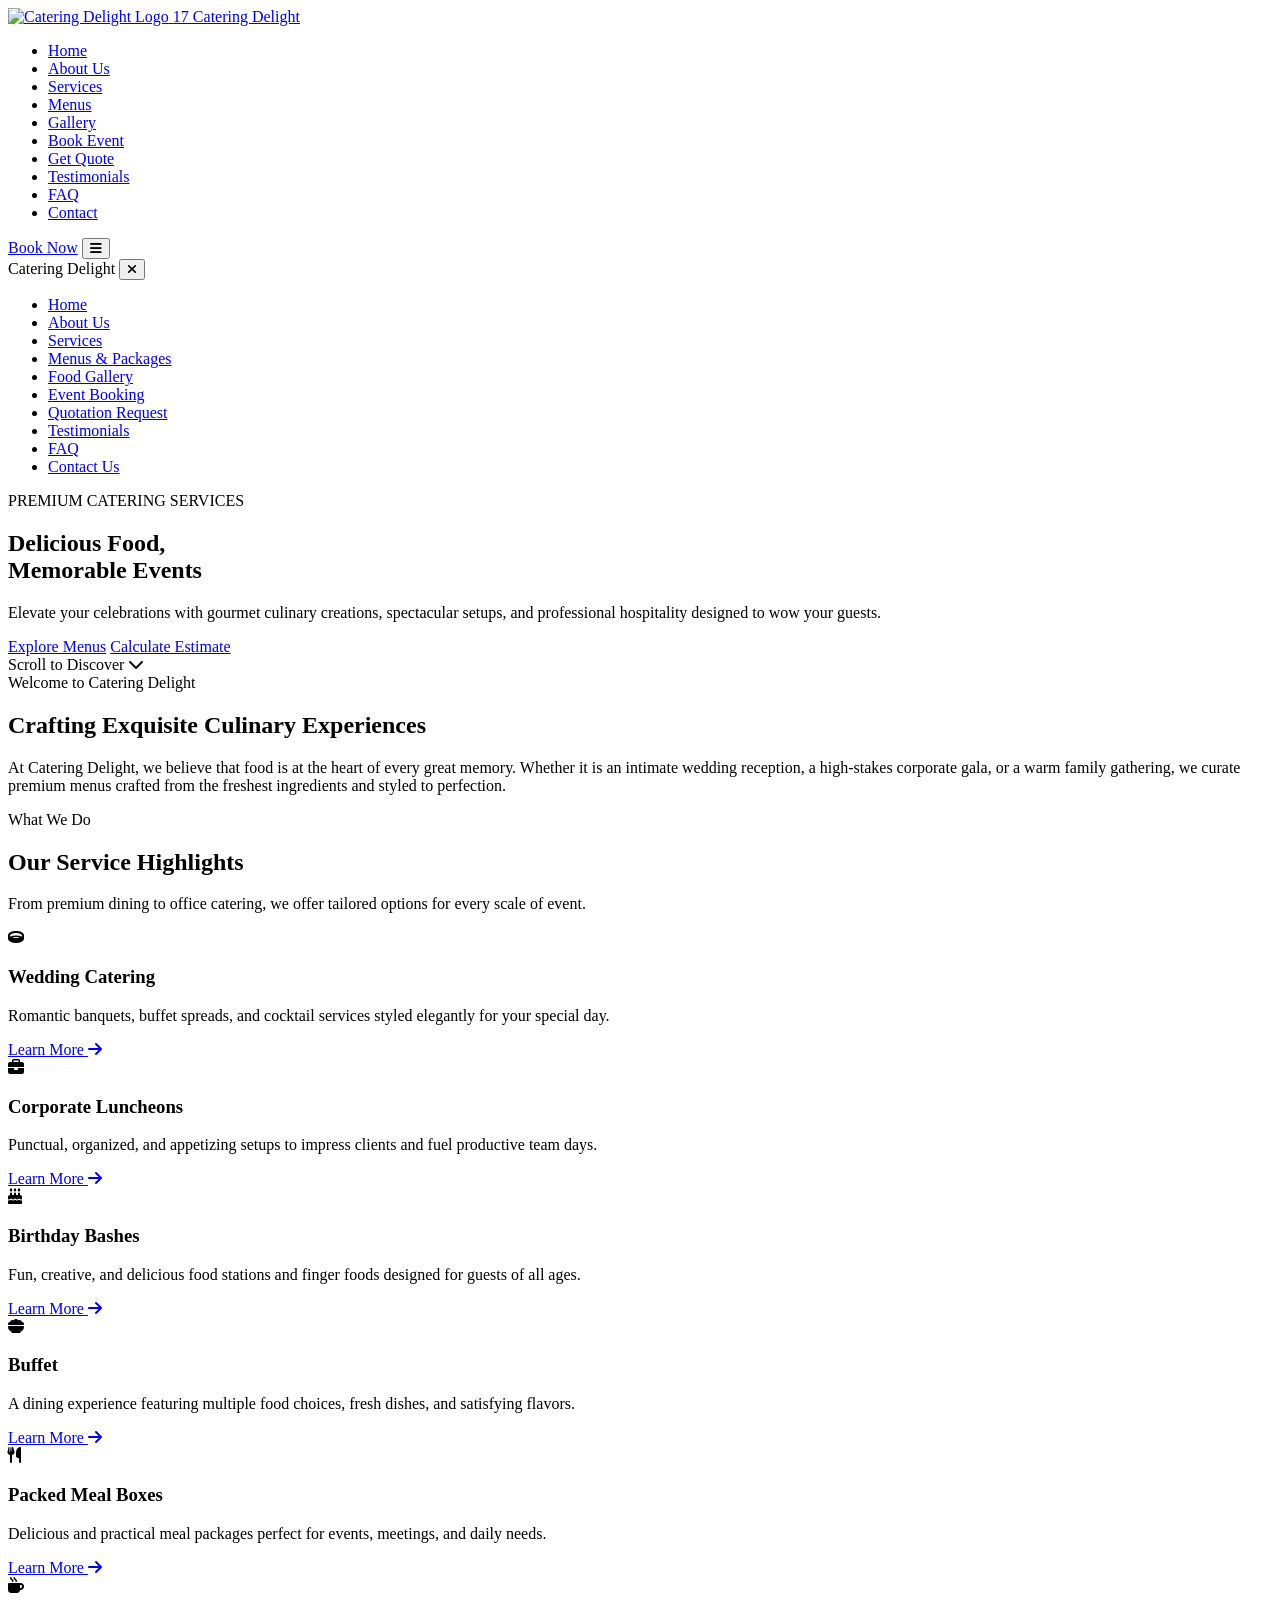
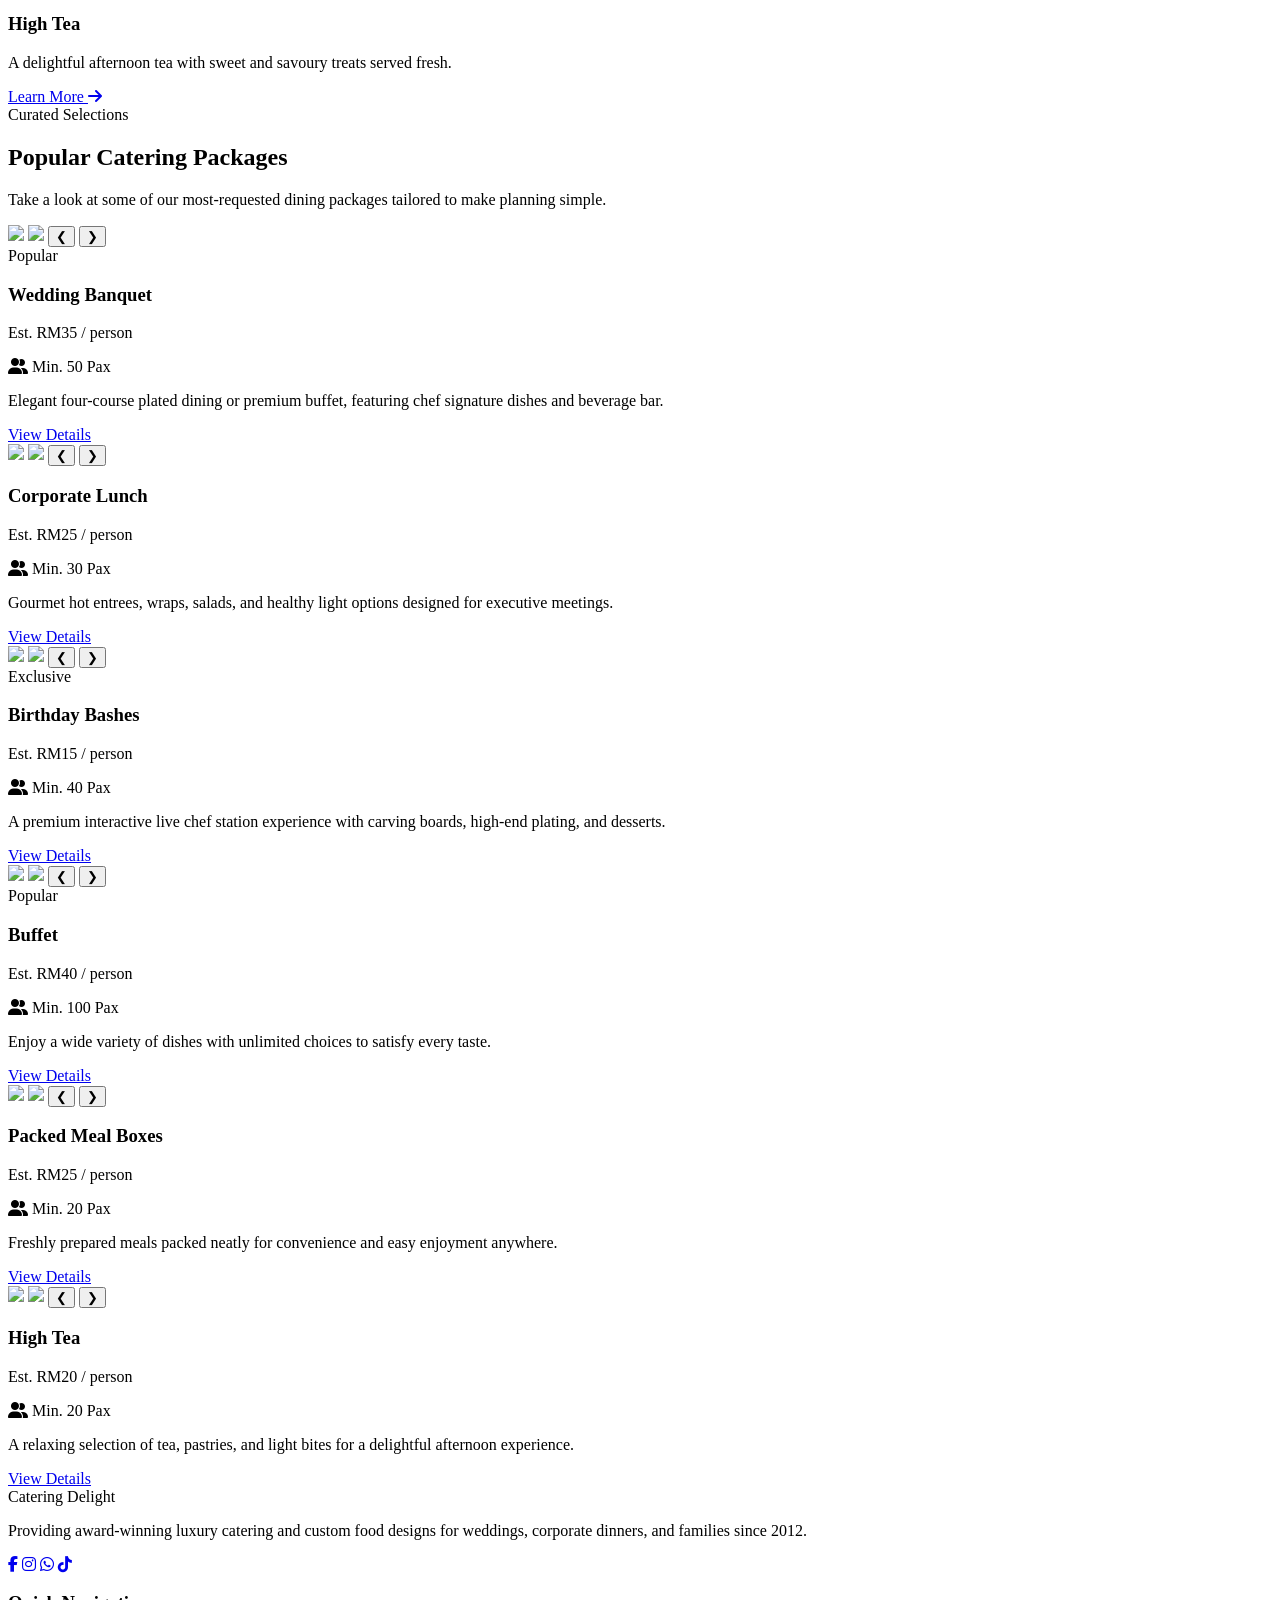
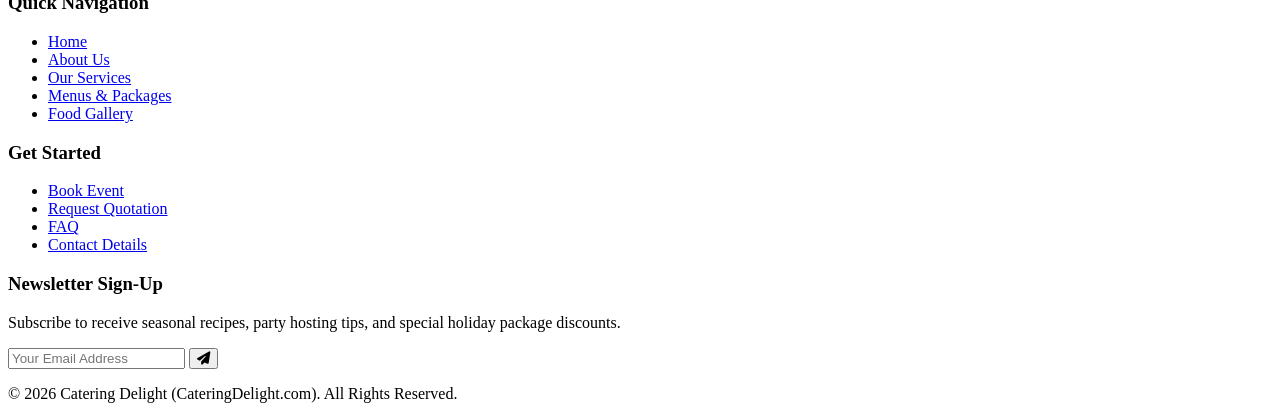
==== index.html @ 5635a642 "Create index.html" ====
<!DOCTYPE html>
<html lang="en">
<head>
  <meta charset="UTF-8">
  <meta name="viewport" content="width=device-width, initial-scale=1.0">
  <title>17 Catering Delight</title>
  <link rel="icon" type="image/png" href="assets/Logo Catering Delight.png">
  <meta name="description" content="Experience professional, premium, and delicious catering services for weddings, corporate lunches, birthdays, and festive celebrations. Request a quote online today.">
  
  <!-- Google Fonts -->
  <link rel="preconnect" href="https://fonts.googleapis.com">
  <link rel="preconnect" href="https://fonts.gstatic.com" crossorigin>
  <link href="https://fonts.googleapis.com/css2?family=Outfit:wght@300;400;500;600;700&family=Playfair+Display:ital,wght@0,400;0,600;0,700;1,400&display=swap" rel="stylesheet">
  
  <!-- FontAwesome Icons for aesthetics -->
  <link rel="stylesheet" href="https://cdnjs.cloudflare.com/ajax/libs/font-awesome/6.4.0/css/all.min.css">
  
  <!-- Main Stylesheet -->
  <link rel="stylesheet" href="index.css">
</head>
<body>

  <!-- Hidden Background Music -->
	<audio id="bgMusic" autoplay muted loop>
        <source src="assets/Tanjiro_no_Uta_Piano.mp3" type="audio/mpeg">
        </audio>

    <script>
	const music = document.getElementById("bgMusic");

	document.addEventListener("click", () => {
    	music.muted = false;
    	music.volume = 0.3;
   	music.play();
	}, { once: true });
    </script>


  <!-- Top Navigation Header -->
  <header class="main-header" id="header">
    <div class="header-container">
      <a href="01_homepage.html" class="logo-area" id="logo-link">
        <img src="assets/Logo Catering Delight.png" alt="Catering Delight Logo" class="brand-logo">
        <span class="brand-name"> 17 Catering <span class="gold-text">Delight</span></span>
      </a>
      
      <nav class="navbar" id="navbar">
        <ul class="nav-menu">
          <li><a href="01_homepage.html" class="nav-link active" id="nav-home">Home</a></li>
          <li><a href="02_about_us.html" class="nav-link" id="nav-about">About Us</a></li>
          <li><a href="03_catering_services.html" class="nav-link" id="nav-services">Services</a></li>
          <li><a href="04_menu_food_packages.html" class="nav-link" id="nav-menu-packages">Menus</a></li>
          <li><a href="05_food_gallery.html" class="nav-link" id="nav-gallery">Gallery</a></li>
          <li><a href="06_event_packages_booking.html" class="nav-link" id="nav-booking">Book Event</a></li>
          <li><a href="07_quotation_request.html" class="nav-link" id="nav-quotes">Get Quote</a></li>
          <li><a href="08_customer_testimonials.html" class="nav-link" id="nav-testimonials">Testimonials</a></li>
          <li><a href="09_faq.html" class="nav-link" id="nav-faq">FAQ</a></li>
          <li><a href="10_contact_us.html" class="nav-link" id="nav-contact">Contact</a></li>
        </ul>
      </nav>
      
      <div class="header-ctas">
        <a href="06_event_packages_booking.html" class="btn btn-gold btn-header-cta" id="header-book-btn">Book Now</a>
        <button class="mobile-nav-toggle" id="mobile-toggle" aria-label="Toggle navigation menu">
          <i class="fa-solid fa-bars"></i>
        </button>
      </div>
    </div>
  </header>

  <!-- Mobile Overlay Navigation -->
  <div class="mobile-nav-overlay" id="mobile-overlay">
    <div class="mobile-overlay-header">
      <span class="brand-name">Catering <span class="gold-text">Delight</span></span>
      <button class="mobile-close-btn" id="mobile-close"><i class="fa-solid fa-xmark"></i></button>
    </div>
    <ul class="mobile-menu">
      <li><a href="01_homepage.html" class="mobile-link active">Home</a></li>
      <li><a href="02_about_us.html" class="mobile-link">About Us</a></li>
      <li><a href="03_catering_services.html" class="mobile-link">Services</a></li>
      <li><a href="04_menu_food_packages.html" class="mobile-link">Menus & Packages</a></li>
      <li><a href="05_food_gallery.html" class="mobile-link">Food Gallery</a></li>
      <li><a href="06_event_packages_booking.html" class="mobile-link">Event Booking</a></li>
      <li><a href="07_quotation_request.html" class="mobile-link">Quotation Request</a></li>
      <li><a href="08_customer_testimonials.html" class="mobile-link">Testimonials</a></li>
      <li><a href="09_faq.html" class="mobile-link">FAQ</a></li>
      <li><a href="10_contact_us.html" class="mobile-link">Contact Us</a></li>
    </ul>
  </div>

  <!-- Main Content Container -->
  <main class="main-content">

    <!-- 1. HOMEPAGE SECTION -->
    <section class="page-section" id="home">

      <!-- Hero Banner -->
      <div class="hero-banner">
        <div class="hero-bg-overlay"></div>
        <div class="hero-content-container">
          <span class="hero-sub">PREMIUM CATERING SERVICES</span>
          <h1 class="hero-title">Delicious Food,<br><span class="gold-text">Memorable Events</span></h1>
          <p class="hero-desc">Elevate your celebrations with gourmet culinary creations, spectacular setups, and professional hospitality designed to wow your guests.</p>
          <div class="hero-actions">
            <a href="04_menu_food_packages.html" class="btn btn-gold btn-large" id="hero-menu-cta">Explore Menus</a>
            <a href="07_quotation_request.html" class="btn btn-outline-white btn-large" id="hero-quote-cta">Calculate Estimate</a>
          </div>
        </div>
        <div class="hero-scroll-indicator">
          <span>Scroll to Discover</span>
          <i class="fa-solid fa-chevron-down animate-bounce"></i>
        </div>
      </div>

      <!-- Quick Welcome Pitch -->
      <div class="section-container home-welcome-container">
        <div class="text-center max-w-700 margin-auto">
          <span class="section-sub gold-text">Welcome to Catering Delight</span>
          <h2 class="section-title">Crafting Exquisite Culinary Experiences</h2>
          <p class="section-desc">At Catering Delight, we believe that food is at the heart of every great memory. Whether it is an intimate wedding reception, a high-stakes corporate gala, or a warm family gathering, we curate premium menus crafted from the freshest ingredients and styled to perfection.</p>
        </div>
      </div>

      <!-- Service Highlights Grid -->
      <div class="section-container bg-charcoal text-white home-services-highlights">
        <div class="text-center max-w-700 margin-auto">
          <span class="section-sub gold-text">What We Do</span>
          <h2 class="section-title text-white">Our Service Highlights</h2>
          <p class="section-desc text-light">From premium dining to office catering, we offer tailored options for every scale of event.</p>
        </div>

        <div class="grid-layout cols-3 gap-2">
          <!-- Item 1 -->
          <div class="service-highlight-card">
            <div class="card-icon"><i class="fa-solid fa-ring"></i></div>
            <h3>Wedding Catering</h3>
            <p>Romantic banquets, buffet spreads, and cocktail services styled elegantly for your special day.</p>
            <a href="03_catering_services.html" class="card-link">Learn More <i class="fa-solid fa-arrow-right"></i></a>
          </div>
          <!-- Item 2 -->
          <div class="service-highlight-card">
            <div class="card-icon"><i class="fa-solid fa-briefcase"></i></div>
            <h3>Corporate Luncheons</h3>
            <p>Punctual, organized, and appetizing setups to impress clients and fuel productive team days.</p>
            <a href="03_catering_services.html" class="card-link">Learn More <i class="fa-solid fa-arrow-right"></i></a>
          </div>
          <!-- Item 3 -->
          <div class="service-highlight-card">
            <div class="card-icon"><i class="fa-solid fa-cake-candles"></i></div>
            <h3>Birthday Bashes</h3>
            <p>Fun, creative, and delicious food stations and finger foods designed for guests of all ages.</p>
            <a href="03_catering_services.html" class="card-link">Learn More <i class="fa-solid fa-arrow-right"></i></a>
          </div>
          <!-- Item 4 -->
          <div class="service-highlight-card">
            <div class="card-icon"><i class="fa-solid fa-bowl-food"></i></div>
            <h3>Buffet</h3>
            <p>A dining experience featuring multiple food choices, fresh dishes, and satisfying flavors.</p>
            <a href="03_catering_services.html" class="card-link">Learn More <i class="fa-solid fa-arrow-right"></i></a>
          </div>
          <!-- Item 5 -->
          <div class="service-highlight-card">
            <div class="card-icon"><i class="fa-solid fa-utensils"></i></div>
            <h3>Packed Meal Boxes</h3>
            <p>Delicious and practical meal packages perfect for events, meetings, and daily needs.</p>
            <a href="03_catering_services.html" class="card-link">Learn More <i class="fa-solid fa-arrow-right"></i></a>
          </div>
          <!-- Item 6 -->
          <div class="service-highlight-card">
            <div class="card-icon"><i class="fa-solid fa-mug-hot"></i></div>
            <h3>High Tea</h3>
            <p>A delightful afternoon tea with sweet and savoury treats served fresh.</p>
            <a href="03_catering_services.html" class="card-link">Learn More <i class="fa-solid fa-arrow-right"></i></a>
          </div>
        </div>
      </div>

      <!-- Featured Packages Preview -->
      <div class="section-container home-packages-preview">
        <div class="text-center max-w-700 margin-auto">
          <span class="section-sub gold-text">Curated Selections</span>
          <h2 class="section-title">Popular Catering Packages</h2>
          <p class="section-desc">Take a look at some of our most-requested dining packages tailored to make planning simple.</p>
        </div>

        <div class="grid-layout cols-3 gap-2">
          <!-- Package Preview 1 -->
          <div class="featured-pack-card">
            <div class="pack-card-image">
              <img src="assets/Wedding Catering (People).png"
     class="slider-image active">
              <img src="assets/Wedding Catering (Food).png"
     class="slider-image">

            <button class="img-btn prev-btn">&#10094;</button>
            <button class="img-btn next-btn">&#10095;</button>

              <div class="pack-badge">Popular</div>
            </div>
            <div class="pack-card-content">
              <h3>Wedding Banquet</h3>
              <p class="pack-price">Est. RM35 / person</p>
              <p class="pack-meta"><i class="fa-solid fa-user-group"></i> Min. 50 Pax</p>
              <p class="pack-short-desc">Elegant four-course plated dining or premium buffet, featuring chef signature dishes and beverage bar.</p>
              <a href="04_menu_food_packages.html" class="btn btn-gold btn-full btn-pack-view">View Details</a>
            </div>
          </div>

          <!-- Package Preview 2 -->
          <div class="featured-pack-card">
            <div class="pack-card-image">
              <img src="assets/Corporate Catering (People).png"
     class="slider-image active">
              <img src="assets/Corporate Catering (Food).png"
     class="slider-image">

            <button class="img-btn prev-btn">&#10094;</button>
            <button class="img-btn next-btn">&#10095;</button>

            </div>
            <div class="pack-card-content">
              <h3>Corporate Lunch</h3>
              <p class="pack-price">Est. RM25 / person</p>
              <p class="pack-meta"><i class="fa-solid fa-user-group"></i> Min. 30 Pax</p>
              <p class="pack-short-desc">Gourmet hot entrees, wraps, salads, and healthy light options designed for executive meetings.</p>
              <a href="04_menu_food_packages.html" class="btn btn-gold btn-full btn-pack-view">View Details</a>
            </div>
          </div>

          <!-- Package Preview 3 -->
          <div class="featured-pack-card">
            <div class="pack-card-image">
              <img src="assets/Birthday Catering (People).png"
     class="slider-image active">
              <img src="assets/Birthday Catering (Food).png"
     class="slider-image">

            <button class="img-btn prev-btn">&#10094;</button>
            <button class="img-btn next-btn">&#10095;</button>

              <div class="pack-badge">Exclusive</div>
            </div>
            <div class="pack-card-content">
              <h3>Birthday Bashes</h3>
              <p class="pack-price">Est. RM15 / person</p>
              <p class="pack-meta"><i class="fa-solid fa-user-group"></i> Min. 40 Pax</p>
              <p class="pack-short-desc">A premium interactive live chef station experience with carving boards, high-end plating, and desserts.</p>
              <a href="04_menu_food_packages.html" class="btn btn-gold btn-full btn-pack-view">View Details</a>
            </div>
            </div>

            <!-- Package Preview 4 -->
            <div class="featured-pack-card">
            <div class="pack-card-image">
              <div class="pack-card-image">
              <img src="assets/Buffet (People).png"
     class="slider-image active">
              <img src="assets/Buffet (Food).png"
     class="slider-image">

            <button class="img-btn prev-btn">&#10094;</button>
            <button class="img-btn next-btn">&#10095;</button>
            </div>
            <div class="pack-badge">Popular</div>
            </div>
            <div class="pack-card-content">
              <h3>Buffet</h3>
              <p class="pack-price">Est. RM40 / person</p>
              <p class="pack-meta"><i class="fa-solid fa-user-group"></i> Min. 100 Pax</p>
              <p class="pack-short-desc">Enjoy a wide variety of dishes with unlimited choices to satisfy every taste.</p>
              <a href="04_menu_food_packages.html" class="btn btn-gold btn-full btn-pack-view">View Details</a>
            </div>
          </div>

          <!-- Package Preview 5 -->
          <div class="featured-pack-card">
            <div class="pack-card-image">
              <img src="assets/Packed Meal (People).png"
     class="slider-image active">
              <img src="assets/Packed Meal (Food).png"
     class="slider-image">

            <button class="img-btn prev-btn">&#10094;</button>
            <button class="img-btn next-btn">&#10095;</button>
            </div>
            <div class="pack-card-content">
              <h3>Packed Meal Boxes</h3>
              <p class="pack-price">Est. RM25 / person</p>
              <p class="pack-meta"><i class="fa-solid fa-user-group"></i> Min. 20 Pax</p>
              <p class="pack-short-desc">Freshly prepared meals packed neatly for convenience and easy enjoyment anywhere.</p>
              <a href="04_menu_food_packages.html" class="btn btn-gold btn-full btn-pack-view">View Details</a>
            </div>
            </div>

            <!-- Package Preview 6 -->
            <div class="featured-pack-card">
            <div class="pack-card-image">
              <img src="assets/High Tea (People).png"
     class="slider-image active">
              <img src="assets/High Tea (Food).png"
     class="slider-image">

            <button class="img-btn prev-btn">&#10094;</button>
            <button class="img-btn next-btn">&#10095;</button>
            </div>
            <div class="pack-card-content">
              <h3>High Tea</h3>
              <p class="pack-price">Est. RM20 / person</p>
              <p class="pack-meta"><i class="fa-solid fa-user-group"></i> Min. 20 Pax</p>
              <p class="pack-short-desc">A relaxing selection of tea, pastries, and light bites for a delightful afternoon experience.</p>
              <a href="04_menu_food_packages.html" class="btn btn-gold btn-full btn-pack-view">View Details</a>
            </div>
          </div>
        </div>
      </div>
    </section>

  </main>

  <!-- Footer -->
  <footer class="main-footer">
    <div class="footer-container">
      <div class="footer-column brand-summary">
        <span class="brand-name text-white">Catering <span class="gold-text">Delight</span></span>
        <p>Providing award-winning luxury catering and custom food designs for weddings, corporate dinners, and families since 2012.</p>
        <div class="footer-social-links">
          <a href="https://www.facebook.com/17cateringdelight" aria-label="Facebook"><i class="fa-brands fa-facebook-f"></i></a>
          <a href="#" aria-label="Instagram"><i class="fa-brands fa-instagram"></i></a>
          <a href="#" aria-label="Twitter"><i class="fa-brands fa-whatsapp"></i></a>
          <a href="#" aria-label="LinkedIn"><i class="fa-brands fa-tiktok"></i></a>
        </div>
      </div>

      <div class="footer-column footer-links-list">
        <h3>Quick Navigation</h3>
        <ul>
          <li><a href="01_homepage.html">Home</a></li>
          <li><a href="02_about_us.html">About Us</a></li>
          <li><a href="03_catering_services.html">Our Services</a></li>
          <li><a href="04_menu_food_packages.html">Menus & Packages</a></li>
          <li><a href="05_food_gallery.html">Food Gallery</a></li>
        </ul>
      </div>

      <div class="footer-column footer-links-list">
        <h3>Get Started</h3>
        <ul>
          <li><a href="06_event_packages_booking.html">Book Event</a></li>
          <li><a href="07_quotation_request.html">Request Quotation</a></li>
          <li><a href="09_faq.html">FAQ</a></li>
          <li><a href="10_contact_us.html">Contact Details</a></li>
        </ul>
      </div>

      <div class="footer-column newsletter-col">
        <h3>Newsletter Sign-Up</h3>
        <p>Subscribe to receive seasonal recipes, party hosting tips, and special holiday package discounts.</p>
        <form id="newsletter-form" class="newsletter-form">
          <input type="email" placeholder="Your Email Address" required aria-label="Email Address">
          <button type="submit" class="btn btn-gold btn-small"><i class="fa-solid fa-paper-plane"></i></button>
        </form>
      </div>
    </div>
    
    <div class="footer-bottom text-center">
      <p>&copy; 2026 Catering Delight (CateringDelight.com). All Rights Reserved.</p>
    </div>
  </footer>

  <!-- Main JavaScript File -->
  <script src="app.js"></script>
</body>
</html>
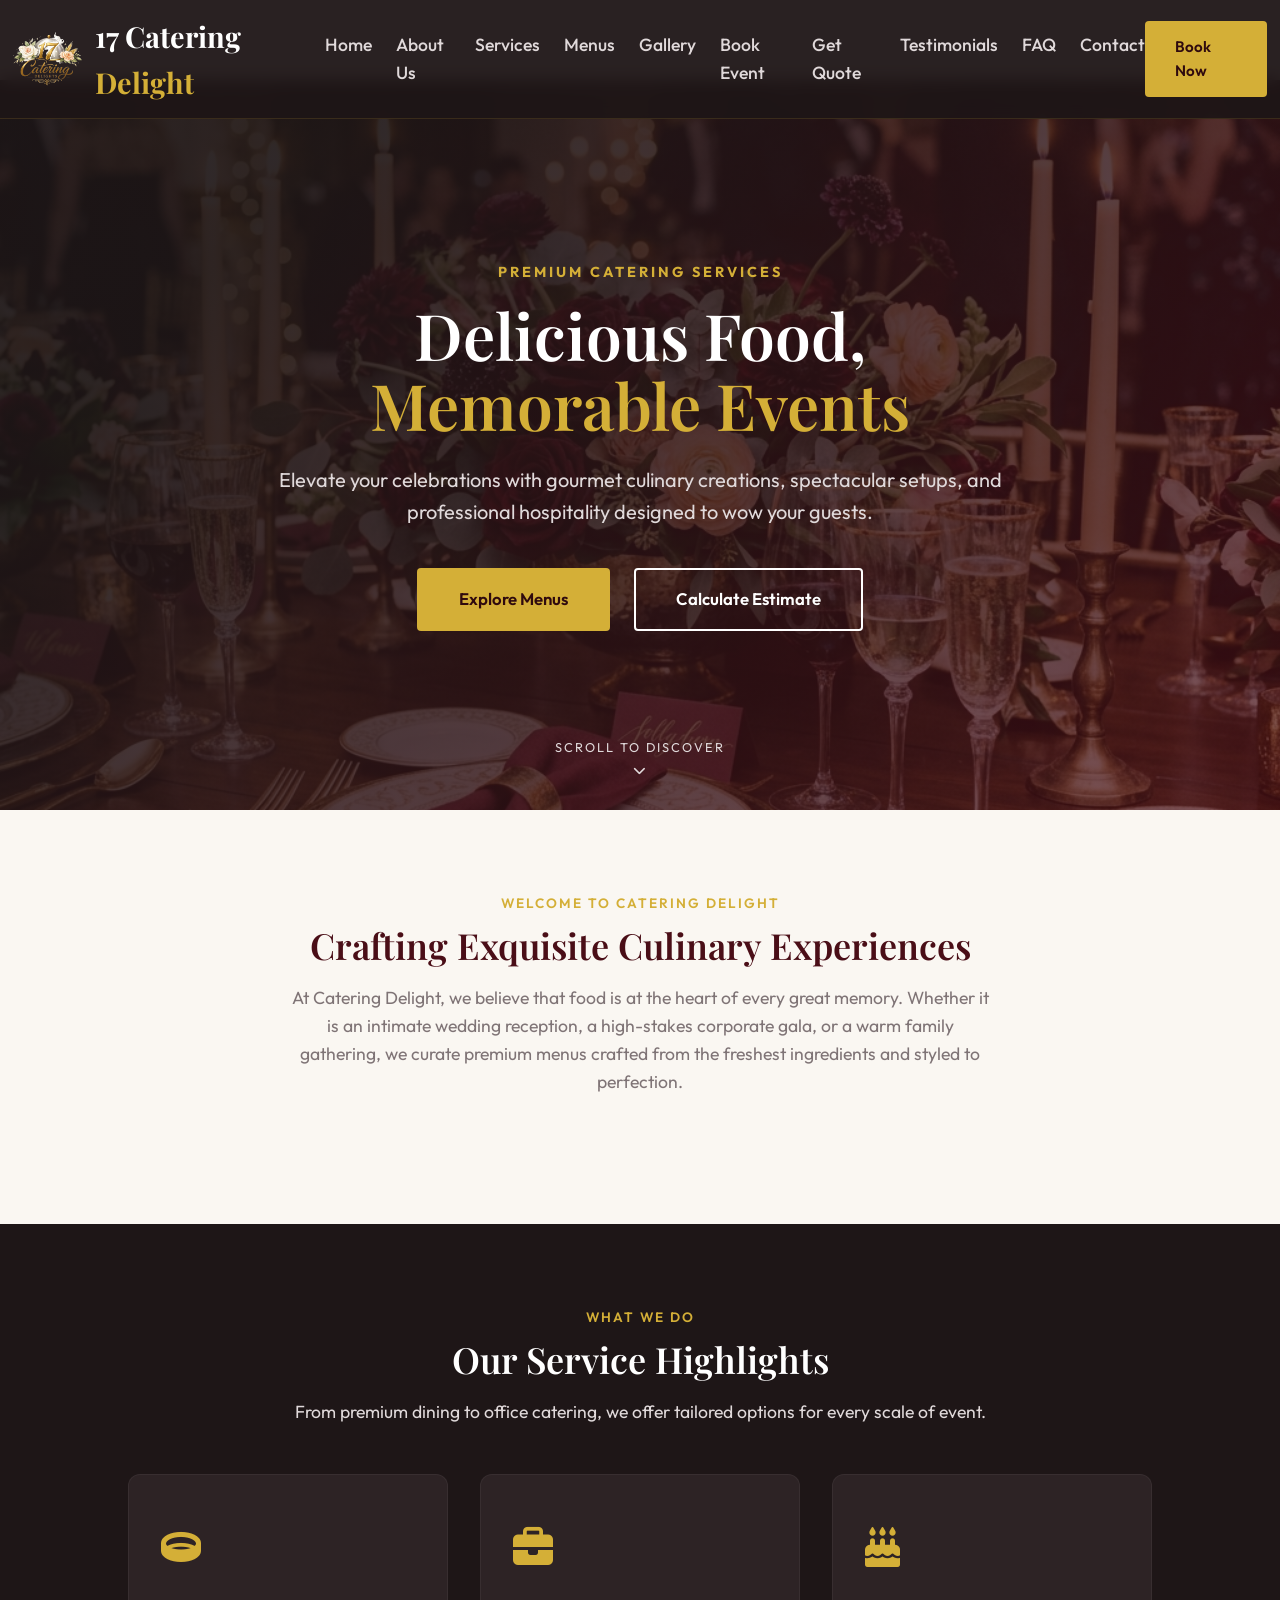
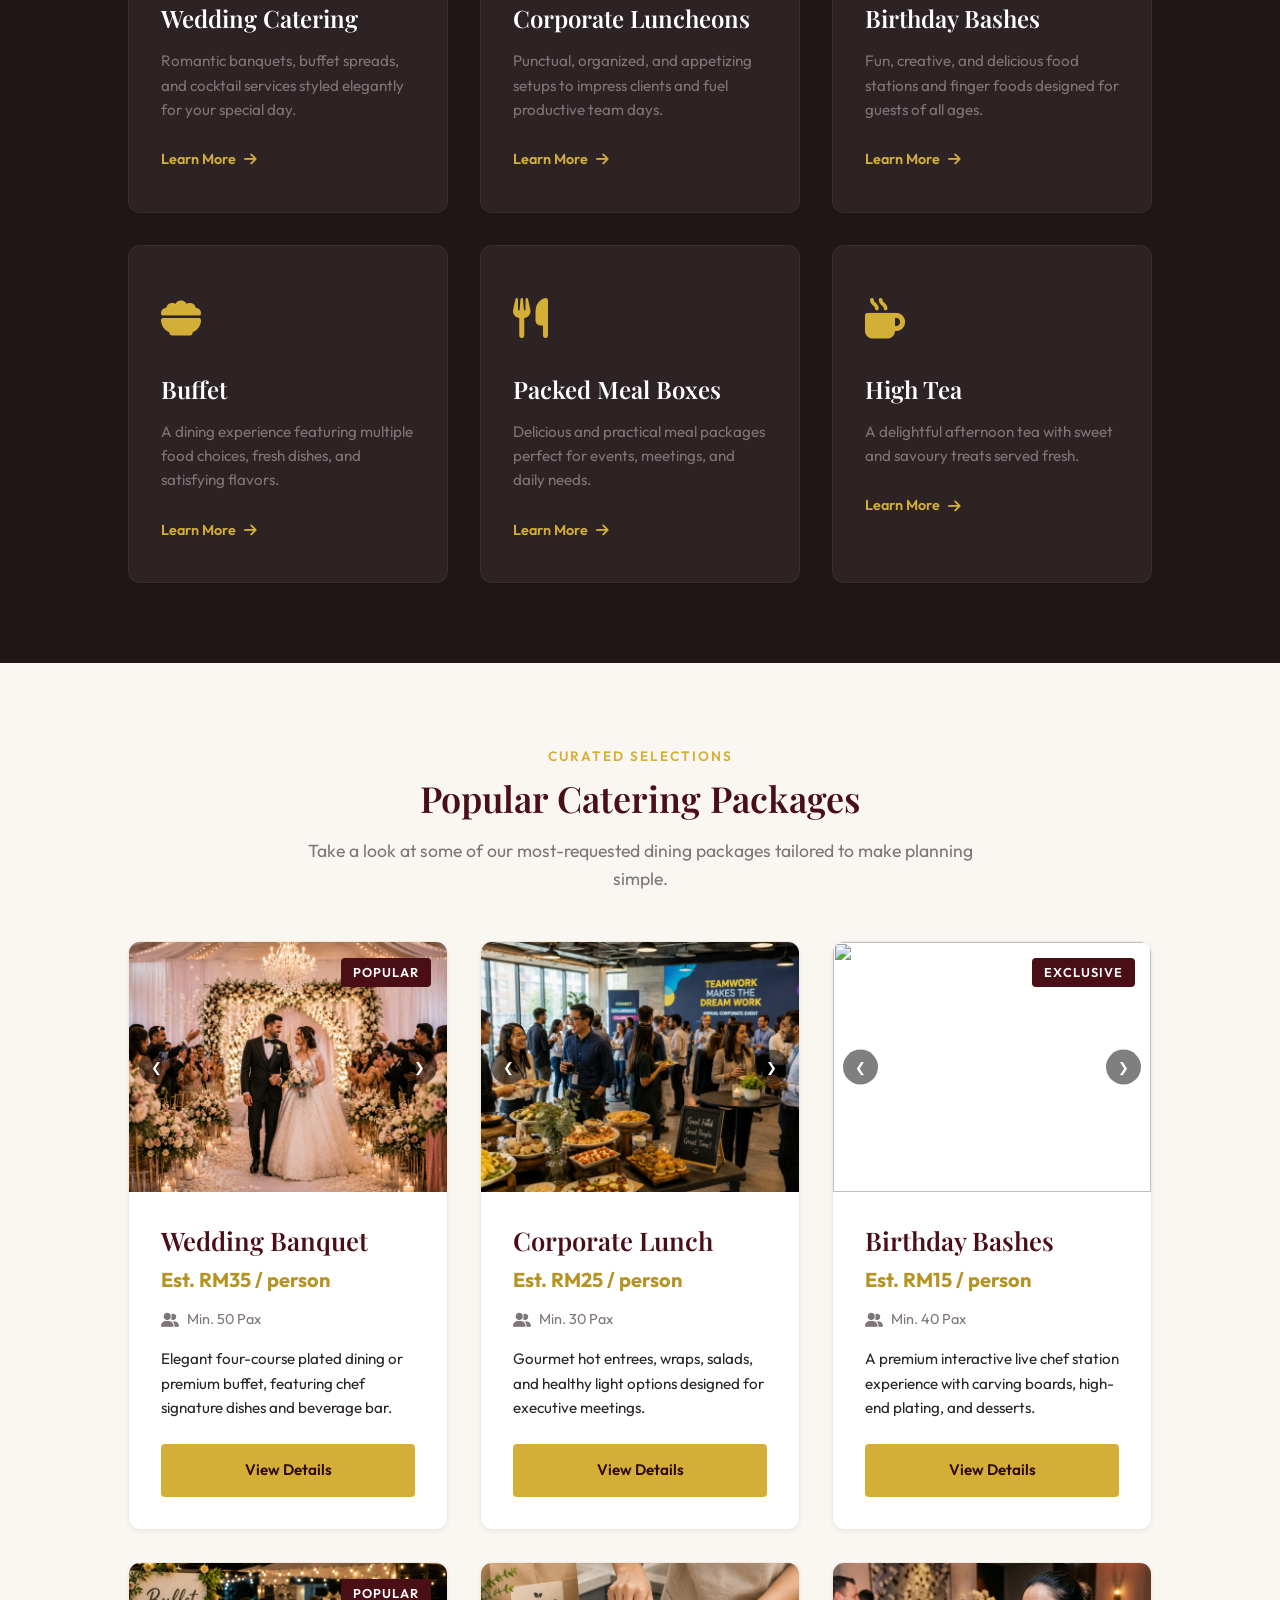
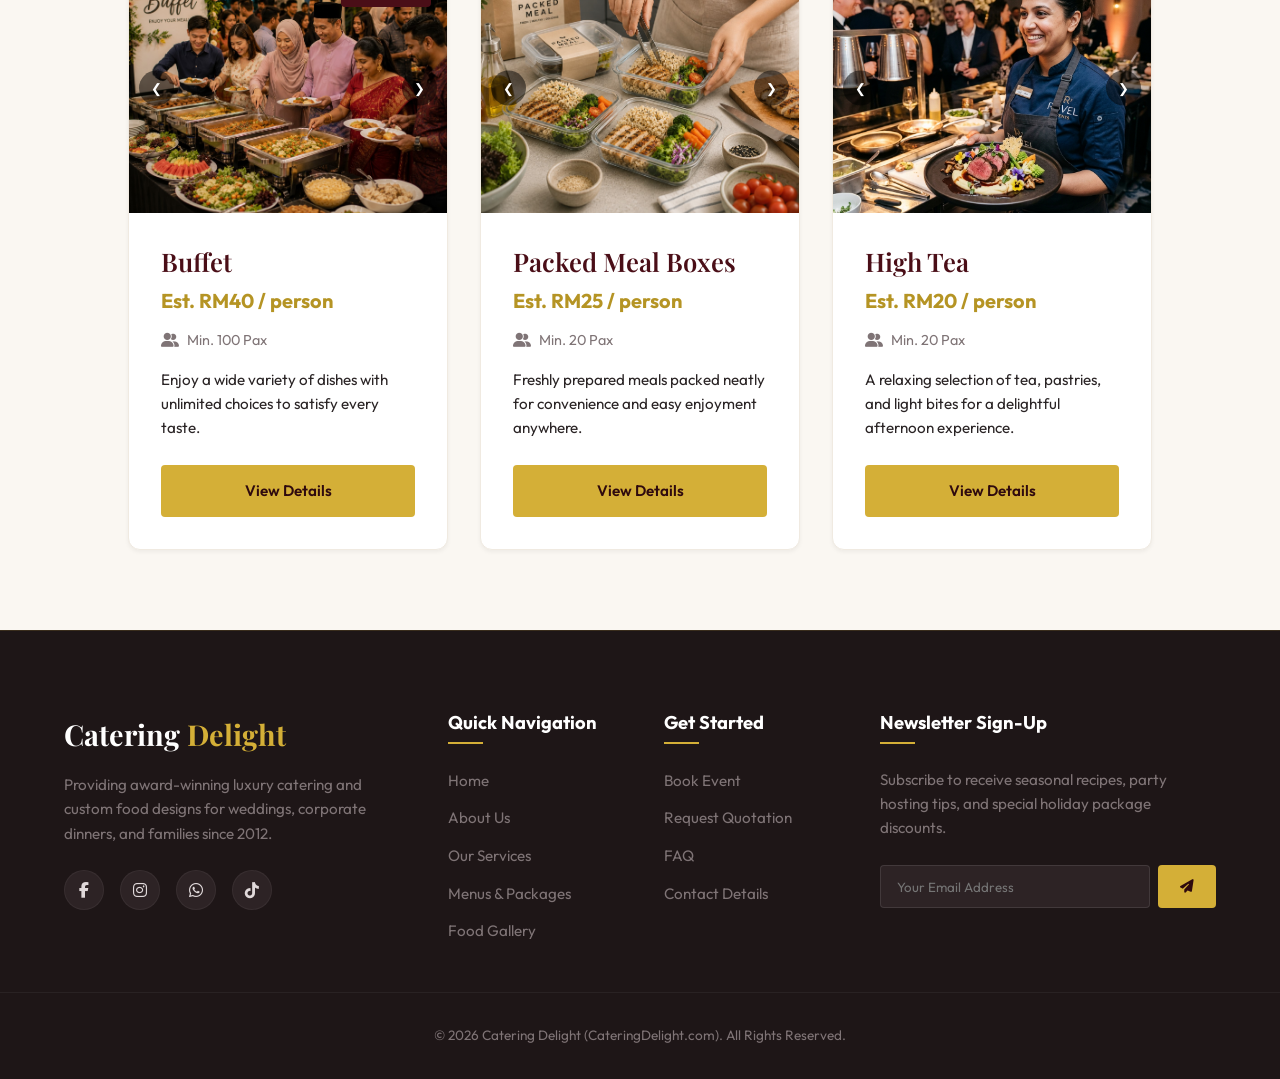
==== commit 4511b087: "Update index.html" ====
--- a/index.html
+++ b/index.html
@@ -22,7 +22,7 @@
 
   <!-- Hidden Background Music -->
 	<audio id="bgMusic" autoplay muted loop>
-        <source src="assets/Tanjiro_no_Uta_Piano.mp3" type="audio/mpeg">
+        <source src="assets/bgm_Tanjiro_no_Uta_Piano.mp3" type="audio/mpeg">
         </audio>
 
     <script>
@@ -325,9 +325,9 @@
         <p>Providing award-winning luxury catering and custom food designs for weddings, corporate dinners, and families since 2012.</p>
         <div class="footer-social-links">
           <a href="https://www.facebook.com/17cateringdelight" aria-label="Facebook"><i class="fa-brands fa-facebook-f"></i></a>
-          <a href="#" aria-label="Instagram"><i class="fa-brands fa-instagram"></i></a>
-          <a href="#" aria-label="Twitter"><i class="fa-brands fa-whatsapp"></i></a>
-          <a href="#" aria-label="LinkedIn"><i class="fa-brands fa-tiktok"></i></a>
+          <a href="https://www.instagram.com/17cateringdelight/" aria-label="Instagram"><i class="fa-brands fa-instagram"></i></a>
+          <a href="https://chat.whatsapp.com/KqgLjMQf8G0Cyn4yDADx8A" aria-label="Whatsapp"><i class="fa-brands fa-whatsapp"></i></a>
+          <a href="https://www.tiktok.com/@cd17_2026" aria-label="Tiktok"><i class="fa-brands fa-tiktok"></i></a>
         </div>
       </div>
 
--- a/index.css
+++ b/index.css
@@ -0,0 +1,2170 @@
+/* ==========================================================================
+   Catering Delight - Premium Styling System (index.css)
+   ========================================================================== */
+
+/* Design Tokens & Theme Variables */
+:root {
+  /* Brand Palette */
+  --maroon-dark: #2F0A0E;
+  --maroon-main: #4A0E17;
+  --maroon-light: #731A25;
+  --gold-dark: #B59424;
+  --gold-main: #D4AF37;
+  --gold-light: #F3D065;
+  --charcoal: #1E1617;
+  --charcoal-light: #2D2325;
+  --cream-main: #FAF7F2;
+  --cream-dark: #F0EAE1;
+  --white: #FFFFFF;
+  --text-dark: #2A2425;
+  --text-light: #E0D9DA;
+  --text-gray: #7F7476;
+  
+  /* Status Colors */
+  --success: #2E7D32;
+  --success-light: #E8F5E9;
+  --error: #C62828;
+  --error-light: #FFEBEE;
+
+  /* Typography */
+  --font-title: 'Playfair Display', Georgia, serif;
+  --font-body: 'Outfit', system-ui, -apple-system, sans-serif;
+  
+  /* Elevation & Shadows */
+  --shadow-sm: 0 2px 4px rgba(0, 0, 0, 0.05);
+  --shadow-md: 0 8px 16px rgba(0, 0, 0, 0.08);
+  --shadow-lg: 0 16px 32px rgba(74, 14, 23, 0.12);
+  --shadow-gold: 0 8px 24px rgba(212, 175, 55, 0.25);
+  
+  /* Layout Options */
+  --radius-sm: 4px;
+  --radius-md: 12px;
+  --radius-lg: 24px;
+  --transition-fast: 0.2s cubic-bezier(0.4, 0, 0.2, 1);
+  --transition-normal: 0.4s cubic-bezier(0.4, 0, 0.2, 1);
+  
+  /* Glassmorphism Defaults */
+  --glass-bg: rgba(255, 255, 255, 0.85);
+  --glass-border: rgba(212, 175, 55, 0.15);
+  --glass-shadow: 0 8px 32px rgba(30, 22, 23, 0.05);
+}
+
+/* Reset and Global Settings */
+* {
+  box-sizing: border-box;
+  margin: 0;
+  padding: 0;
+}
+
+html {
+  scroll-behavior: smooth;
+  font-size: 16px;
+  background-color: var(--cream-main);
+  color: var(--text-dark);
+  font-family: var(--font-body);
+}
+
+body {
+  line-height: 1.6;
+  min-height: 100vh;
+  display: flex;
+  flex-direction: column;
+  overflow-x: hidden;
+}
+
+a {
+  color: inherit;
+  text-decoration: none;
+  transition: var(--transition-fast);
+}
+
+ul {
+  list-style: none;
+}
+
+img {
+  max-width: 100%;
+  height: auto;
+  display: block;
+}
+
+/* Common Layout Utilities */
+.section-container {
+  padding: 5rem 10%;
+  max-width: 1400px;
+  margin: 0 auto;
+  width: 100%;
+}
+
+.bg-maroon {
+  background-color: var(--maroon-main);
+  color: var(--white);
+}
+
+.bg-charcoal {
+  background-color: var(--charcoal);
+  color: var(--white);
+}
+
+.bg-cream {
+  background-color: var(--cream-dark);
+}
+
+.text-white { color: var(--white) !important; }
+.text-center { text-align: center; }
+.text-right { text-align: right; }
+.gold-text { color: var(--gold-main) !important; }
+.text-success { color: var(--success) !important; }
+.text-error { color: var(--error) !important; }
+.text-light { color: var(--text-light) !important; }
+.text-small { font-size: 0.875rem; }
+.uppercase-lettering { text-transform: uppercase; letter-spacing: 2px; font-weight: 600; font-size: 0.85rem; }
+
+.max-w-600 { max-width: 600px; }
+.max-w-700 { max-width: 700px; }
+.max-w-800 { max-width: 800px; }
+.margin-auto { margin-left: auto; margin-right: auto; }
+.margin-top-1 { margin-top: 1rem; }
+.margin-top-15 { margin-top: 1.5rem; }
+.margin-top-2 { margin-top: 2rem; }
+.margin-top-3 { margin-top: 3rem; }
+.margin-bottom-1 { margin-bottom: 1rem; }
+.margin-bottom-2 { margin-bottom: 2rem; }
+.margin-top-05 { margin-top: 0.5rem; }
+.margin-top-02 { margin-top: 0.25rem; }
+.pb-1 { padding-bottom: 1rem; }
+.pb-2 { padding-bottom: 2rem; }
+.pt-0 { padding-top: 0 !important; }
+.mb-1 { margin-bottom: 1rem; }
+.mb-2 { margin-bottom: 2rem; }
+.pad-1 { padding: 1rem; }
+.pad-2 { padding: 2rem; }
+
+.border-bottom { border-bottom: 1px solid rgba(255, 255, 255, 0.15); }
+.border-top { border-top: 1px solid rgba(255, 255, 255, 0.15); }
+.border-gold { border: 1px solid var(--gold-main); }
+
+.flex-layout { display: flex; }
+.flex-column { flex-direction: column; }
+.justify-between { justify-content: space-between; }
+.align-center { align-items: center; }
+.flex-center { display: flex; align-items: center; justify-content: center; }
+.flex-1 { flex: 1; }
+
+.grid-layout {
+  display: grid;
+  width: 100%;
+}
+.cols-2 { grid-template-columns: repeat(2, 1fr); }
+.cols-3 { grid-template-columns: repeat(3, 1fr); }
+.cols-4 { grid-template-columns: repeat(4, 1fr); }
+.gap-1 { gap: 1rem; }
+.gap-2 { gap: 2rem; }
+.gap-3 { gap: 3rem; }
+
+/* Elegant Typography Styles */
+h1, h2, h3, h4 {
+  font-family: var(--font-title);
+  font-weight: 600;
+  line-height: 1.25;
+}
+
+h1.page-heading {
+  font-size: 3rem;
+  margin-top: 0.5rem;
+  margin-bottom: 1.5rem;
+  position: relative;
+}
+
+h1.page-heading::after {
+  content: '';
+  display: block;
+  width: 80px;
+  height: 3px;
+  background-color: var(--gold-main);
+  margin: 1rem auto 0 auto;
+}
+
+.section-sub {
+  font-family: var(--font-body);
+  text-transform: uppercase;
+  letter-spacing: 2px;
+  font-weight: 600;
+  font-size: 0.85rem;
+  display: inline-block;
+  margin-bottom: 0.5rem;
+}
+
+.section-title {
+  font-size: 2.25rem;
+  margin-bottom: 1rem;
+  color: var(--maroon-main);
+}
+
+.section-desc {
+  font-size: 1.1rem;
+  color: var(--text-gray);
+  margin-bottom: 3rem;
+}
+
+/* Buttons Styles */
+.btn {
+  display: inline-flex;
+  align-items: center;
+  justify-content: center;
+  font-family: var(--font-body);
+  font-weight: 600;
+  padding: 0.75rem 1.75rem;
+  border-radius: var(--radius-sm);
+  cursor: pointer;
+  transition: all var(--transition-fast);
+  border: 2px solid transparent;
+  font-size: 0.95rem;
+}
+
+.btn-large {
+  padding: 1rem 2.5rem;
+  font-size: 1.05rem;
+}
+
+.btn-small {
+  padding: 0.5rem 1.25rem;
+  font-size: 0.85rem;
+}
+
+.btn-full {
+  width: 100%;
+}
+
+.btn-gold {
+  background-color: var(--gold-main);
+  color: var(--maroon-dark);
+}
+
+.btn-gold:hover {
+  background-color: var(--gold-light);
+  transform: translateY(-2px);
+  box-shadow: var(--shadow-gold);
+}
+
+.btn-maroon {
+  background-color: var(--maroon-main);
+  color: var(--white);
+}
+
+.btn-maroon:hover {
+  background-color: var(--maroon-light);
+  transform: translateY(-2px);
+  box-shadow: var(--shadow-lg);
+}
+
+.btn-outline-white {
+  background-color: transparent;
+  border-color: var(--white);
+  color: var(--white);
+}
+
+.btn-outline-white:hover {
+  background-color: var(--white);
+  color: var(--maroon-dark);
+  transform: translateY(-2px);
+}
+
+.btn-outline-maroon {
+  background-color: transparent;
+  border-color: var(--maroon-main);
+  color: var(--maroon-main);
+}
+
+.btn-outline-maroon:hover {
+  background-color: var(--maroon-main);
+  color: var(--white);
+  transform: translateY(-2px);
+}
+
+/* Glassmorphism Card System */
+.card-glass {
+  background: var(--glass-bg);
+  border: 1px solid var(--glass-border);
+  box-shadow: var(--glass-shadow);
+  border-radius: var(--radius-md);
+  backdrop-filter: blur(16px);
+  -webkit-backdrop-filter: blur(16px);
+  transition: all var(--transition-normal);
+}
+
+.card-glass:hover {
+  border-color: var(--gold-main);
+  box-shadow: var(--shadow-md);
+  transform: translateY(-4px);
+}
+
+/* Main Navigation Header styling */
+.main-header {
+  position: fixed;
+  top: 0;
+  left: 0;
+  width: 100%;
+  z-index: 1000;
+  background: rgba(30, 22, 23, 0.95);
+  backdrop-filter: blur(8px);
+  -webkit-backdrop-filter: blur(8px);
+  border-bottom: 1px solid rgba(212, 175, 55, 0.15);
+  transition: all var(--transition-fast);
+}
+
+.header-container {
+  display: flex;
+  align-items: center;
+  justify-content: space-between;
+  padding: 0.8rem 1%;
+  max-width: 100%;
+  margin: auto;
+}
+
+.logo-area {
+  display: flex;
+  align-items: center;
+  gap: 0.75rem;
+}
+
+.brand-logo {
+  height: 70px;
+  width: 70px;
+  object-fit: contain;
+}
+
+.brand-name {
+  font-family: var(--font-title);
+  font-size: 1.8rem;
+  font-weight: 700;
+  color: var(--white);
+}
+
+.navbar {
+  display: flex;
+}
+
+.nav-menu {
+  display: flex;
+  gap: 1.5rem;
+}
+
+.nav-link {
+  color: var(--text-light);
+  font-weight: 500;
+  font-size: 1.1rem;
+  position: relative;
+  padding: 0.5rem 0;
+}
+
+.nav-link:hover, .nav-link.active {
+  color: var(--gold-main);
+}
+
+.nav-link::after {
+  content: '';
+  position: absolute;
+  bottom: 0;
+  left: 0;
+  width: 0;
+  height: 2px;
+  background-color: var(--gold-main);
+  transition: width var(--transition-fast);
+}
+
+.nav-link:hover::after, .nav-link.active::after {
+  width: 100%;
+}
+
+.header-ctas {
+  display: flex;
+  align-items: center;
+  gap: 1rem;
+}
+
+.mobile-nav-toggle {
+  display: none;
+  background: none;
+  border: none;
+  color: var(--white);
+  font-size: 1.5rem;
+  cursor: pointer;
+}
+
+/* Mobile Overlay Menu */
+.mobile-nav-overlay {
+  position: fixed;
+  top: 0;
+  left: -100%;
+  width: 100%;
+  height: 100vh;
+  z-index: 1100;
+  background-color: var(--charcoal);
+  padding: 2rem;
+  transition: left var(--transition-normal);
+  display: flex;
+  flex-direction: column;
+}
+
+.mobile-nav-overlay.open {
+  left: 0;
+}
+
+.mobile-overlay-header {
+  display: flex;
+  justify-content: space-between;
+  align-items: center;
+  margin-bottom: 3rem;
+}
+
+.mobile-close-btn {
+  background: none;
+  border: none;
+  color: var(--white);
+  font-size: 2rem;
+  cursor: pointer;
+}
+
+.mobile-menu {
+  display: flex;
+  flex-direction: column;
+  gap: 1.5rem;
+}
+
+.mobile-link {
+  font-size: 1.5rem;
+  font-family: var(--font-title);
+  color: var(--white);
+}
+
+.mobile-link:hover {
+  color: var(--gold-main);
+  padding-left: 0.5rem;
+}
+
+/* Page Section Switching Shell */
+.main-content {
+  margin-top: 80px; /* Offset for fixed header */
+  flex: 1;
+}
+
+.page-section {
+  display: block;
+  opacity: 1;
+}
+
+/* ==========================================================================
+   1. Homepage Section Styling
+   ========================================================================== */
+.hero-banner {
+  height: calc(90vh - 80px);
+  min-height: 550px;
+  position: relative;
+  background-image: url('assets/wedding_banquet.png');
+  background-size: cover;
+  background-position: center;
+  display: flex;
+  align-items: center;
+  justify-content: center;
+  text-align: center;
+  color: var(--white);
+}
+
+.hero-bg-overlay {
+  position: absolute;
+  top: 0;
+  left: 0;
+  width: 100%;
+  height: 100%;
+  background: linear-gradient(135deg, rgba(30, 22, 23, 0.92) 20%, rgba(74, 14, 23, 0.7) 100%);
+}
+
+.hero-content-container {
+  position: relative;
+  z-index: 2;
+  max-width: 800px;
+  padding: 0 2rem;
+  animation: fadeInUp 0.8s ease-out;
+}
+
+.hero-sub {
+  font-size: 0.9rem;
+  letter-spacing: 3px;
+  text-transform: uppercase;
+  color: var(--gold-main);
+  font-weight: 700;
+  display: inline-block;
+  margin-bottom: 1rem;
+}
+
+.hero-title {
+  font-size: 4rem;
+  margin-bottom: 1.5rem;
+  line-height: 1.1;
+}
+
+.hero-desc {
+  font-size: 1.25rem;
+  color: var(--text-light);
+  margin-bottom: 2.5rem;
+}
+
+.hero-actions {
+  display: flex;
+  gap: 1.5rem;
+  justify-content: center;
+}
+
+.hero-scroll-indicator {
+  position: absolute;
+  bottom: 2rem;
+  left: 50%;
+  transform: translateX(-50%);
+  z-index: 2;
+  font-size: 0.8rem;
+  text-transform: uppercase;
+  letter-spacing: 2px;
+  color: var(--text-light);
+  display: flex;
+  flex-direction: column;
+  align-items: center;
+  gap: 0.5rem;
+}
+
+.animate-bounce {
+  animation: bounce 2s infinite;
+}
+
+/* Service Highlights Home Grid */
+.service-highlight-card {
+  padding: 2.5rem 2rem;
+  background-color: var(--charcoal-light);
+  border-radius: var(--radius-md);
+  border: 1px solid rgba(255, 255, 255, 0.05);
+  transition: all var(--transition-normal);
+}
+
+.service-highlight-card:hover {
+  transform: translateY(-5px);
+  border-color: var(--gold-main);
+  background-color: rgba(74, 14, 23, 0.2);
+}
+
+.card-icon {
+  font-size: 2.5rem;
+  color: var(--gold-main);
+  margin-bottom: 1.5rem;
+}
+
+.service-highlight-card h3 {
+  font-size: 1.5rem;
+  color: var(--white);
+  margin-bottom: 1rem;
+}
+
+.service-highlight-card p {
+  color: var(--text-gray);
+  margin-bottom: 1.5rem;
+  font-size: 0.95rem;
+}
+
+.card-link {
+  color: var(--gold-main);
+  font-weight: 600;
+  font-size: 0.9rem;
+  display: inline-flex;
+  align-items: center;
+  gap: 0.5rem;
+}
+
+.card-link:hover {
+  color: var(--white);
+}
+
+/* Popular Packages Home Preview */
+.featured-pack-card {
+  background-color: var(--white);
+  border-radius: var(--radius-md);
+  overflow: hidden;
+  box-shadow: var(--shadow-sm);
+  border: 1px solid var(--cream-dark);
+  transition: all var(--transition-normal);
+  display: flex;
+  flex-direction: column;
+}
+
+.featured-pack-card:hover {
+  box-shadow: var(--shadow-lg);
+  transform: translateY(-5px);
+}
+
+.pack-card-image {
+    position: relative;
+    height: 250px;
+    overflow: hidden;
+}
+
+.slider-image {
+    position: absolute;
+    width: 100%;
+    height: 100%;
+    object-fit: cover;
+
+    opacity: 0;
+    transition: opacity 0.5s ease;
+}
+
+.slider-image.active {
+    opacity: 1;
+}
+
+/* Buttons */
+.img-btn {
+    position: absolute;
+    top: 50%;
+    transform: translateY(-50%);
+
+    width: 35px;
+    height: 35px;
+
+    border: none;
+    border-radius: 50%;
+
+    background: rgba(0,0,0,0.5);
+    color: white;
+
+    cursor: pointer;
+    z-index: 20;
+}
+
+.prev-btn {
+    left: 10px;
+}
+
+.next-btn {
+    right: 10px;
+}
+
+.img-btn:hover {
+    background: rgba(0,0,0,0.8);
+}
+
+.pack-badge {
+  position: absolute;
+  top: 1rem;
+  right: 1rem;
+  background-color: var(--maroon-main);
+  color: var(--white);
+  padding: 0.25rem 0.75rem;
+  font-size: 0.8rem;
+  font-weight: 600;
+  border-radius: var(--radius-sm);
+  text-transform: uppercase;
+  letter-spacing: 1px;
+}
+
+.pack-card-content {
+  padding: 2rem;
+  flex: 1;
+  display: flex;
+  flex-direction: column;
+}
+
+.pack-card-content h3 {
+  font-size: 1.6rem;
+  color: var(--maroon-main);
+  margin-bottom: 0.5rem;
+}
+
+.pack-price {
+  font-size: 1.25rem;
+  color: var(--gold-dark);
+  font-weight: 700;
+  margin-bottom: 0.75rem;
+}
+
+.pack-meta {
+  font-size: 0.9rem;
+  color: var(--text-gray);
+  margin-bottom: 1rem;
+  display: flex;
+  align-items: center;
+  gap: 0.5rem;
+}
+
+.pack-short-desc {
+  font-size: 0.95rem;
+  color: var(--text-dark);
+  margin-bottom: 1.5rem;
+  flex: 1;
+}
+
+.btn-pack-view {
+  margin-top: auto;
+}
+
+/* ==========================================================================
+   2. About Us Section Styling
+   ========================================================================== */
+.header-banner-section {
+  padding: 4rem 5%;
+}
+
+.about-p {
+  font-size: 1.05rem;
+  margin-bottom: 1.5rem;
+}
+
+.mission-vision-box {
+  display: flex;
+  flex-direction: column;
+  gap: 1.5rem;
+  margin-top: 2rem;
+}
+
+.mv-item {
+  border-left: 3px solid var(--gold-main);
+  padding-left: 1.5rem;
+}
+
+.mv-item h4 {
+  font-size: 1.2rem;
+  color: var(--maroon-main);
+  margin-bottom: 0.5rem;
+}
+
+.mv-item p {
+  font-size: 0.95rem;
+  color: var(--text-gray);
+}
+
+.img-frame-container {
+  position: relative;
+  padding: 1.5rem;
+}
+
+.img-frame-container::before {
+  content: '';
+  position: absolute;
+  top: 0;
+  left: 0;
+  width: 90%;
+  height: 90%;
+  border: 3px solid var(--gold-main);
+  border-radius: var(--radius-md);
+  z-index: 1;
+}
+
+.img-frame-main {
+  position: relative;
+  z-index: 2;
+  border-radius: var(--radius-md);
+  box-shadow: var(--shadow-lg);
+  width: 100%;
+}
+
+.experience-years-badge {
+  position: absolute;
+  bottom: 0;
+  right: 0;
+  background-color: var(--maroon-main);
+  color: var(--white);
+  padding: 1.5rem;
+  border-radius: var(--radius-md);
+  z-index: 3;
+  box-shadow: var(--shadow-md);
+  max-width: 180px;
+  text-align: center;
+}
+
+.badge-num {
+  display: block;
+  font-family: var(--font-title);
+  font-size: 2.5rem;
+  font-weight: 700;
+  color: var(--gold-main);
+  line-height: 1;
+}
+
+.badge-lbl {
+  font-size: 0.85rem;
+  font-weight: 500;
+  line-height: 1.2;
+}
+
+.pillar-card {
+  border-radius: var(--radius-md);
+}
+
+.pillar-icon {
+  font-size: 3rem;
+  color: var(--gold-main);
+  margin-bottom: 1.5rem;
+}
+
+.pillar-card h3 {
+  font-size: 1.4rem;
+  color: var(--maroon-main);
+  margin-bottom: 1rem;
+}
+
+.pillar-card p {
+  font-size: 0.95rem;
+  color: var(--text-gray);
+}
+
+.stats-counter-section {
+  padding: 4rem 10%;
+}
+
+.stat-box {
+  padding: 1.5rem;
+}
+
+.stat-number {
+  font-family: var(--font-title);
+  font-size: 3rem;
+  font-weight: 700;
+  color: var(--gold-main);
+  display: block;
+  margin-bottom: 0.5rem;
+}
+
+.stat-label {
+  text-transform: uppercase;
+  letter-spacing: 1px;
+  font-size: 0.85rem;
+  color: var(--text-light);
+}
+
+/* ==========================================================================
+   3. Services Section Styling
+   ========================================================================== */
+.service-card {
+  background-color: var(--white);
+  border-radius: var(--radius-md);
+  overflow: hidden;
+  box-shadow: var(--shadow-sm);
+  border: 1px solid var(--cream-dark);
+  transition: all var(--transition-normal);
+  display: flex;
+  flex-direction: column;
+}
+
+.service-card:hover {
+  transform: translateY(-6px);
+  box-shadow: var(--shadow-lg);
+}
+
+.service-img-placeholder {
+  height: 150px;
+  display: flex;
+  align-items: center;
+  justify-content: center;
+  color: var(--white);
+  font-size: 4rem;
+}
+
+.service-content {
+  padding: 2rem;
+  flex: 1;
+  display: flex;
+  flex-direction: column;
+}
+
+.service-content h3 {
+  font-size: 1.6rem;
+  color: var(--maroon-main);
+  margin-bottom: 1rem;
+}
+
+.service-content p {
+  font-size: 0.95rem;
+  color: var(--text-gray);
+  margin-bottom: 1.5rem;
+  flex: 1;
+}
+
+.service-content ul {
+  margin-bottom: 2rem;
+  padding-left: 1.25rem;
+}
+
+.service-content ul li {
+  font-size: 0.9rem;
+  margin-bottom: 0.5rem;
+  color: var(--text-dark);
+  position: relative;
+  list-style-type: square;
+}
+
+/* ==========================================================================
+   4. Menu & Packages Styling
+   ========================================================================== */
+.menu-builder-container {
+  padding-bottom: 3rem;
+}
+
+.customizer-box {
+  padding: 2.5rem;
+  border-radius: var(--radius-md);
+}
+
+.customizer-header {
+  margin-bottom: 2rem;
+  border-bottom: 1px solid rgba(212, 175, 55, 0.2);
+  padding-bottom: 1rem;
+}
+
+.customizer-header h3 {
+  font-size: 1.5rem;
+  color: var(--maroon-main);
+  margin-bottom: 0.25rem;
+}
+
+.customizer-header p {
+  font-size: 0.95rem;
+  color: var(--text-gray);
+}
+
+.customizer-body label {
+  display: block;
+  font-weight: 600;
+  font-size: 0.9rem;
+  margin-bottom: 0.5rem;
+  color: var(--maroon-dark);
+}
+
+.customizer-body select {
+  width: 100%;
+  padding: 0.8rem 1rem;
+  border-radius: var(--radius-sm);
+  border: 1px solid var(--cream-dark);
+  background-color: var(--white);
+  font-family: var(--font-body);
+  font-size: 0.95rem;
+  color: var(--text-dark);
+  cursor: pointer;
+  transition: all var(--transition-fast);
+}
+
+.customizer-body select:focus {
+  outline: none;
+  border-color: var(--gold-main);
+  box-shadow: 0 0 0 3px rgba(212, 175, 55, 0.15);
+}
+
+.customizer-summary-text {
+  font-size: 1rem;
+  color: var(--maroon-main);
+}
+
+.package-detail-card {
+  background-color: var(--white);
+  border-radius: var(--radius-md);
+  overflow: hidden;
+  box-shadow: var(--shadow-sm);
+  border: 1px solid var(--cream-dark);
+  display: flex;
+  flex-direction: column;
+}
+
+.pkg-image {
+  position: relative;
+  height: 300px;
+}
+
+.pkg-image img {
+  width: 100%;
+  height: 100%;
+  object-fit: cover;
+}
+
+.pkg-price-badge {
+  position: absolute;
+  bottom: 1.5rem;
+  left: 1.5rem;
+  background-color: var(--maroon-main);
+  color: var(--white);
+  padding: 0.5rem 1.2rem;
+  font-size: 1.25rem;
+  font-weight: 700;
+  border-radius: var(--radius-sm);
+  box-shadow: var(--shadow-md);
+}
+
+.pkg-info {
+  padding: 2.5rem;
+  flex: 1;
+  display: flex;
+  flex-direction: column;
+}
+
+.pkg-header {
+  display: flex;
+  justify-content: space-between;
+  align-items: center;
+  margin-bottom: 1rem;
+}
+
+.pkg-header h2 {
+  font-size: 2rem;
+  color: var(--maroon-main);
+}
+
+.pkg-meta-item {
+  font-size: 0.95rem;
+  font-weight: 600;
+  color: var(--text-gray);
+}
+
+.pkg-desc {
+  font-size: 1rem;
+  color: var(--text-dark);
+  margin-bottom: 2rem;
+}
+
+.pkg-menu-list {
+  background-color: var(--cream-main);
+  padding: 1.5rem;
+  border-radius: var(--radius-md);
+  margin-bottom: 2.5rem;
+  flex: 1;
+}
+
+.pkg-menu-list h4 {
+  font-size: 1.1rem;
+  color: var(--maroon-main);
+  margin-bottom: 1rem;
+  font-family: var(--font-body);
+  font-weight: 700;
+  border-bottom: 1px solid var(--cream-dark);
+  padding-bottom: 0.5rem;
+}
+
+.pkg-menu-list ul {
+  display: flex;
+  flex-direction: column;
+  gap: 0.75rem;
+}
+
+.pkg-menu-list ul li {
+  font-size: 0.95rem;
+  color: var(--text-dark);
+  line-height: 1.4;
+}
+
+.pkg-actions {
+  margin-top: auto;
+}
+
+.festive-special-section {
+  margin-top: 4rem;
+}
+
+/* ==========================================================================
+   5. Food Gallery Section
+   ========================================================================== */
+.gallery-filter-bar {
+  display: flex;
+  justify-content: center;
+  gap: 1rem;
+  flex-wrap: wrap;
+}
+
+.gallery-filter-btn {
+  background: transparent;
+  border: 1px solid var(--cream-dark);
+  padding: 0.6rem 1.5rem;
+  border-radius: 30px;
+  cursor: pointer;
+  font-family: var(--font-body);
+  font-weight: 600;
+  font-size: 0.9rem;
+  transition: all var(--transition-fast);
+}
+
+.gallery-filter-btn:hover, .gallery-filter-btn.active {
+  background-color: var(--maroon-main);
+  color: var(--white);
+  border-color: var(--maroon-main);
+}
+
+.gallery-grid {
+  display: grid;
+  grid-template-columns: repeat(3, 1fr);
+  gap: 1.5rem;
+}
+
+.gallery-item {
+  position: relative;
+  aspect-ratio: 4/3;
+  border-radius: var(--radius-md);
+  overflow: hidden;
+  cursor: pointer;
+  box-shadow: var(--shadow-sm);
+}
+
+.gallery-item img {
+  width: 100%;
+  height: 100%;
+  object-fit: cover;
+  transition: transform var(--transition-normal);
+}
+
+.mock-gallery-img {
+  width: 100%;
+  height: 100%;
+}
+
+.text-large { font-size: 3rem; }
+
+.gallery-item-overlay {
+  position: absolute;
+  top: 0;
+  left: 0;
+  width: 100%;
+  height: 100%;
+  background: linear-gradient(0deg, rgba(30, 22, 23, 0.9) 0%, rgba(74, 14, 23, 0.2) 100%);
+  display: flex;
+  justify-content: space-between;
+  align-items: flex-end;
+  padding: 1.5rem;
+  opacity: 0;
+  transition: opacity var(--transition-fast);
+}
+
+.overlay-text {
+  color: var(--white);
+}
+
+.gallery-category {
+  font-size: 0.75rem;
+  text-transform: uppercase;
+  letter-spacing: 1px;
+  color: var(--gold-main);
+  font-weight: 700;
+}
+
+.overlay-text h4 {
+  font-size: 1.25rem;
+  margin-top: 0.25rem;
+}
+
+.zoom-icon {
+  color: var(--white);
+  font-size: 1.5rem;
+}
+
+.gallery-item:hover img {
+  transform: scale(1.08);
+}
+
+.gallery-item:hover .gallery-item-overlay {
+  opacity: 1;
+}
+
+/* Gallery Video Section */
+.video-card {
+  padding: 2.5rem;
+  border-radius: var(--radius-md);
+}
+
+.video-thumbnail-container {
+  position: relative;
+  border-radius: var(--radius-md);
+  overflow: hidden;
+  aspect-ratio: 16/9;
+}
+
+.mock-video-preview {
+  width: 100%;
+  height: 100%;
+}
+
+.video-mock-overlay {
+  position: absolute;
+  top: 0;
+  left: 0;
+  width: 100%;
+  height: 100%;
+  background-color: rgba(30, 22, 23, 0.5);
+  z-index: 10;
+}
+
+.video-play-btn {
+  background-color: var(--gold-main);
+  color: var(--maroon-dark);
+  border: none;
+  width: 70px;
+  height: 70px;
+  border-radius: 50%;
+  font-size: 1.75rem;
+  cursor: pointer;
+  display: flex;
+  align-items: center;
+  justify-content: center;
+  padding-left: 0.25rem;
+  box-shadow: var(--shadow-md);
+  transition: all var(--transition-fast);
+}
+
+.video-play-btn:hover {
+  transform: scale(1.1);
+  background-color: var(--gold-light);
+  box-shadow: var(--shadow-gold);
+}
+
+.video-info-container h3 {
+  font-size: 1.8rem;
+  color: var(--maroon-main);
+  margin-top: 0.5rem;
+  margin-bottom: 1rem;
+}
+
+.video-info-container p {
+  color: var(--text-dark);
+  margin-bottom: 1rem;
+}
+
+.video-meta {
+  font-size: 0.85rem;
+  color: var(--text-gray) !important;
+}
+
+/* Lightbox overlay styling */
+.gallery-lightbox {
+  position: fixed;
+  top: 0;
+  left: 0;
+  width: 100%;
+  height: 100%;
+  background-color: rgba(15, 10, 11, 0.95);
+  z-index: 2000;
+  display: none;
+  justify-content: center;
+  align-items: center;
+}
+
+.gallery-lightbox.open {
+  display: flex;
+}
+
+.lightbox-close {
+  position: absolute;
+  top: 2rem;
+  right: 2rem;
+  background: none;
+  border: none;
+  color: var(--white);
+  font-size: 2.5rem;
+  cursor: pointer;
+  z-index: 2100;
+}
+
+.lightbox-prev, .lightbox-next {
+  position: absolute;
+  top: 50%;
+  transform: translateY(-50%);
+  background: none;
+  border: none;
+  color: var(--white);
+  font-size: 3rem;
+  cursor: pointer;
+  padding: 1.5rem;
+  z-index: 2100;
+  transition: color var(--transition-fast);
+}
+
+.lightbox-prev:hover, .lightbox-next:hover {
+  color: var(--gold-main);
+}
+
+.lightbox-prev { left: 2rem; }
+.lightbox-next { right: 2rem; }
+
+.lightbox-content {
+  max-width: 80%;
+  max-height: 80%;
+  display: flex;
+  flex-direction: column;
+  align-items: center;
+  animation: scaleUp 0.3s ease-out;
+}
+
+.lightbox-image {
+  max-width: 100%;
+  max-height: 70vh;
+  object-fit: contain;
+  border: 3px solid rgba(255, 255, 255, 0.05);
+}
+
+.lightbox-caption {
+  text-align: center;
+  color: var(--white);
+  margin-top: 1.5rem;
+  max-width: 600px;
+}
+
+.lightbox-caption h3 {
+  font-size: 1.5rem;
+  color: var(--gold-main);
+  margin-bottom: 0.5rem;
+}
+
+.lightbox-caption p {
+  font-size: 0.95rem;
+  color: var(--text-light);
+}
+
+/* ==========================================================================
+   6. Event Booking Page (Forms Layout)
+   ========================================================================== */
+.booking-form-card {
+  padding: 3.5rem;
+}
+
+.form-grid {
+  display: grid;
+  grid-template-columns: repeat(2, 1fr);
+  gap: 1.5rem 2rem;
+}
+
+.form-group {
+  display: flex;
+  flex-direction: column;
+}
+
+.form-group.full-width {
+  grid-column: span 2;
+}
+
+.form-group label {
+  font-weight: 600;
+  font-size: 0.95rem;
+  margin-bottom: 0.5rem;
+  color: var(--maroon-dark);
+}
+
+.required {
+  color: var(--error);
+}
+
+.form-group input, 
+.form-group select, 
+.form-group textarea {
+  width: 100%;
+  padding: 0.85rem 1.25rem;
+  border-radius: var(--radius-sm);
+  border: 1px solid var(--cream-dark);
+  background-color: var(--white);
+  font-family: var(--font-body);
+  font-size: 0.95rem;
+  color: var(--text-dark);
+  transition: all var(--transition-fast);
+}
+
+.form-group input:focus, 
+.form-group select:focus, 
+.form-group textarea:focus {
+  outline: none;
+  border-color: var(--gold-main);
+  box-shadow: 0 0 0 3px rgba(212, 175, 55, 0.15);
+}
+
+.form-group textarea {
+  resize: vertical;
+}
+
+.error-msg {
+  display: none;
+  color: var(--error);
+  font-size: 0.8rem;
+  margin-top: 0.4rem;
+  font-weight: 500;
+}
+
+.form-group.invalid input,
+.form-group.invalid select,
+.form-group.invalid textarea {
+  border-color: var(--error);
+  background-color: var(--error-light);
+}
+
+.form-group.invalid .error-msg {
+  display: block;
+}
+
+/* ==========================================================================
+   7. Quotation Request Page (Calculator Details)
+   ========================================================================== */
+.quotation-flow-steps {
+  display: flex;
+  justify-content: space-between;
+  gap: 1.5rem;
+  position: relative;
+}
+
+.quotation-flow-steps::before {
+  content: '';
+  position: absolute;
+  top: 30px;
+  left: 10%;
+  width: 80%;
+  height: 2px;
+  background-color: var(--cream-dark);
+  z-index: 1;
+}
+
+.flow-step {
+  flex: 1;
+  text-align: center;
+  position: relative;
+  z-index: 2;
+}
+
+.step-num {
+  width: 60px;
+  height: 60px;
+  border-radius: 50%;
+  background-color: var(--maroon-main);
+  color: var(--white);
+  font-size: 1.5rem;
+  font-family: var(--font-title);
+  font-weight: 700;
+  display: flex;
+  align-items: center;
+  justify-content: center;
+  margin: 0 auto 1.5rem auto;
+  border: 4px solid var(--cream-main);
+  box-shadow: var(--shadow-sm);
+  transition: all var(--transition-fast);
+}
+
+.flow-step:hover .step-num {
+  background-color: var(--gold-main);
+  color: var(--maroon-dark);
+  transform: scale(1.1);
+}
+
+.flow-step h4 {
+  font-size: 1.15rem;
+  color: var(--maroon-main);
+  margin-bottom: 0.5rem;
+}
+
+.flow-step p {
+  font-size: 0.85rem;
+  color: var(--text-gray);
+  line-height: 1.4;
+}
+
+/* Calculator Checkbox Group */
+.calc-checkbox-group {
+  display: flex;
+  flex-direction: column;
+  gap: 0.75rem;
+  margin-top: 0.5rem;
+}
+
+.checkbox-container {
+  display: block;
+  position: relative;
+  padding-left: 2rem;
+  cursor: pointer;
+  font-size: 0.95rem;
+  user-select: none;
+  font-weight: 500;
+}
+
+.checkbox-container input {
+  position: absolute;
+  opacity: 0;
+  cursor: pointer;
+  height: 0;
+  width: 0;
+}
+
+.checkmark {
+  position: absolute;
+  top: 3px;
+  left: 0;
+  height: 20px;
+  width: 20px;
+  background-color: var(--white);
+  border: 1px solid var(--cream-dark);
+  border-radius: 4px;
+  transition: all var(--transition-fast);
+}
+
+.checkbox-container:hover input ~ .checkmark {
+  border-color: var(--gold-main);
+}
+
+.checkbox-container input:checked ~ .checkmark {
+  background-color: var(--gold-main);
+  border-color: var(--gold-main);
+}
+
+.checkmark::after {
+  content: "";
+  position: absolute;
+  display: none;
+}
+
+.checkbox-container input:checked ~ .checkmark::after {
+  display: block;
+}
+
+.checkbox-container .checkmark::after {
+  left: 7px;
+  top: 3px;
+  width: 5px;
+  height: 10px;
+  border: solid var(--maroon-dark);
+  border-width: 0 2px 2px 0;
+  transform: rotate(45deg);
+}
+
+/* Delivery Area checker */
+.delivery-checker-box h4 {
+  font-size: 1.05rem;
+  color: var(--maroon-main);
+  margin-bottom: 0.25rem;
+}
+
+.delivery-status-msg {
+  display: block;
+  font-size: 0.85rem;
+  font-weight: 600;
+  margin-top: 0.5rem;
+}
+
+.calc-settings-card {
+  border-radius: var(--radius-md);
+}
+
+.calculator-title {
+  font-size: 1.8rem;
+  color: var(--maroon-main);
+  margin-bottom: 0.5rem;
+}
+
+/* Live Receipt Display */
+.calc-result-card {
+  border-radius: var(--radius-md);
+  min-height: 400px;
+}
+
+.breakdown-list {
+  display: flex;
+  flex-direction: column;
+  gap: 1rem;
+  margin-top: 1.5rem;
+}
+
+.breakdown-list li {
+  display: flex;
+  justify-content: space-between;
+  font-size: 1rem;
+}
+
+.breakdown-list li .lbl {
+  color: var(--text-light);
+}
+
+.breakdown-list li .val {
+  font-weight: 600;
+}
+
+.itemized-row {
+  display: flex;
+  justify-content: space-between;
+  margin-bottom: 0.5rem;
+}
+
+.result-total-section {
+  width: 100%;
+}
+
+.total-lbl {
+  font-size: 0.85rem;
+  display: block;
+}
+
+.total-val {
+  font-size: 2.5rem;
+  font-family: var(--font-title);
+  color: var(--gold-main);
+  font-weight: 700;
+  line-height: 1;
+}
+
+.per-person-val {
+  font-size: 1.5rem;
+  color: var(--white);
+  font-weight: 600;
+}
+
+/* ==========================================================================
+   8. Testimonial Section
+   ========================================================================== */
+.testimonial-card {
+  border-radius: var(--radius-md);
+}
+
+.rating-stars {
+  font-size: 1.1rem;
+}
+
+.testimonial-quote {
+  font-size: 1.05rem;
+  font-style: italic;
+  color: var(--text-dark);
+}
+
+.client-avatar {
+  width: 50px;
+  height: 50px;
+  border-radius: 50%;
+  font-weight: 700;
+  font-size: 1.1rem;
+}
+
+.client-name {
+  font-size: 1.1rem;
+  color: var(--maroon-main);
+}
+
+.client-event {
+  color: var(--text-gray);
+}
+
+/* ==========================================================================
+   9. FAQ Section (Accordion)
+   ========================================================================== */
+.faq-accordion-container {
+  display: flex;
+  flex-direction: column;
+  gap: 1rem;
+}
+
+.faq-item {
+  background-color: var(--white);
+  border-radius: var(--radius-md);
+  border: 1px solid var(--cream-dark);
+  overflow: hidden;
+  transition: all var(--transition-fast);
+}
+
+.faq-trigger {
+  width: 100%;
+  padding: 1.5rem;
+  display: flex;
+  justify-content: space-between;
+  align-items: center;
+  background: none;
+  border: none;
+  cursor: pointer;
+  text-align: left;
+  font-family: var(--font-title);
+  font-size: 1.25rem;
+  font-weight: 600;
+  color: var(--maroon-main);
+  transition: all var(--transition-fast);
+}
+
+.faq-trigger:hover {
+  background-color: var(--cream-main);
+}
+
+.faq-icon {
+  font-size: 1rem;
+  transition: transform var(--transition-fast);
+}
+
+.faq-content {
+  max-height: 0;
+  overflow: hidden;
+  transition: max-height var(--transition-normal) ease-out;
+  padding: 0 1.5rem;
+}
+
+.faq-content p {
+  padding-bottom: 1.5rem;
+  color: var(--text-gray);
+  font-size: 0.95rem;
+}
+
+/* Accordion open states toggled via JS */
+.faq-item.open .faq-icon {
+  transform: rotate(180deg);
+}
+
+.faq-item.open .faq-trigger {
+  color: var(--gold-dark);
+}
+
+/* ==========================================================================
+   10. Contact Us Styling
+   ========================================================================== */
+.contact-info-list {
+  display: flex;
+  flex-direction: column;
+  gap: 1.5rem;
+  margin-top: 2rem;
+}
+
+.contact-info-list li {
+  display: flex;
+  gap: 1.25rem;
+  align-items: flex-start;
+}
+
+.info-icon {
+  font-size: 1.5rem;
+  color: var(--gold-main);
+  margin-top: 0.2rem;
+  width: 30px;
+}
+
+.whatsapp-color {
+  color: #25D366;
+}
+
+.map-mockup-box {
+  border-radius: var(--radius-md);
+  overflow: hidden;
+}
+
+.map-placeholder {
+  height: 220px;
+  background-color: var(--charcoal-light);
+  border: 1px dashed var(--gold-main);
+}
+
+/* ==========================================================================
+   Success Notification Modal
+   ========================================================================== */
+.success-modal {
+  position: fixed;
+  top: 0;
+  left: 0;
+  width: 100%;
+  height: 100%;
+  background-color: rgba(30, 22, 23, 0.8);
+  z-index: 3000;
+  display: none;
+  justify-content: center;
+  align-items: center;
+  padding: 2rem;
+}
+
+.success-modal.open {
+  display: flex;
+}
+
+.modal-card {
+  max-width: 500px;
+  width: 100%;
+  padding: 3rem;
+  border-radius: var(--radius-lg);
+  position: relative;
+  animation: slideDown 0.4s cubic-bezier(0.16, 1, 0.3, 1);
+}
+
+.modal-icon {
+  font-size: 4rem;
+  margin-bottom: 1rem;
+}
+
+.modal-card h3 {
+  font-size: 2rem;
+  color: var(--maroon-main);
+  margin-bottom: 1rem;
+}
+
+.modal-card p {
+  color: var(--text-gray);
+  margin-bottom: 1.5rem;
+}
+
+.modal-summary-container {
+  background-color: var(--cream-dark);
+  padding: 1.25rem;
+  border-radius: var(--radius-md);
+  margin-bottom: 2rem;
+  text-align: left;
+  border-left: 3px solid var(--gold-main);
+}
+
+/* ==========================================================================
+   Main Footer Styling
+   ========================================================================== */
+.main-footer {
+  background-color: var(--charcoal);
+  color: var(--text-light);
+  border-top: 1px solid rgba(212, 175, 55, 0.15);
+}
+
+.footer-container {
+  max-width: 1400px;
+  margin: 0 auto;
+  padding: 5rem 5% 3rem 5%;
+  display: grid;
+  grid-template-columns: 2fr 1fr 1fr 2fr;
+  gap: 3rem;
+}
+
+.brand-summary p {
+  margin-top: 1rem;
+  margin-bottom: 1.5rem;
+  color: var(--text-gray);
+  font-size: 0.95rem;
+}
+
+.footer-social-links {
+  display: flex;
+  gap: 1rem;
+}
+
+.footer-social-links a {
+  width: 40px;
+  height: 40px;
+  border-radius: 50%;
+  background-color: var(--charcoal-light);
+  color: var(--text-light);
+  display: flex;
+  align-items: center;
+  justify-content: center;
+  font-size: 1rem;
+  border: 1px solid rgba(255, 255, 255, 0.05);
+}
+
+.footer-social-links a:hover {
+  background-color: var(--gold-main);
+  color: var(--maroon-dark);
+  border-color: var(--gold-main);
+  transform: translateY(-3px);
+}
+
+.footer-column h3 {
+  font-family: var(--font-body);
+  font-size: 1.15rem;
+  font-weight: 700;
+  color: var(--white);
+  margin-bottom: 1.5rem;
+  position: relative;
+}
+
+.footer-column h3::after {
+  content: '';
+  display: block;
+  width: 35px;
+  height: 2px;
+  background-color: var(--gold-main);
+  margin-top: 0.5rem;
+}
+
+.footer-links-list ul {
+  display: flex;
+  flex-direction: column;
+  gap: 0.75rem;
+}
+
+.footer-links-list ul a {
+  color: var(--text-gray);
+  font-size: 0.95rem;
+}
+
+.footer-links-list ul a:hover {
+  color: var(--gold-main);
+  padding-left: 0.25rem;
+}
+
+.newsletter-col p {
+  font-size: 0.95rem;
+  color: var(--text-gray);
+  margin-bottom: 1.5rem;
+}
+
+.newsletter-form {
+  display: flex;
+  gap: 0.5rem;
+}
+
+.newsletter-form input {
+  flex: 1;
+  background-color: var(--charcoal-light);
+  border: 1px solid rgba(255, 255, 255, 0.1);
+  padding: 0.8rem 1rem;
+  border-radius: var(--radius-sm);
+  color: var(--white);
+  font-family: var(--font-body);
+}
+
+.newsletter-form input:focus {
+  outline: none;
+  border-color: var(--gold-main);
+}
+
+.footer-bottom {
+  border-top: 1px solid rgba(255, 255, 255, 0.05);
+  padding: 2rem 5%;
+  font-size: 0.85rem;
+  color: var(--text-gray);
+}
+
+/* ==========================================================================
+   CSS Keyframe Animations
+   ========================================================================== */
+@keyframes fadeInUp {
+  from {
+    opacity: 0;
+    transform: translateY(20px);
+  }
+  to {
+    opacity: 1;
+    transform: translateY(0);
+  }
+}
+
+@keyframes bounce {
+  0%, 20%, 50%, 80%, 100% {
+    transform: translateY(0);
+  }
+  40% {
+    transform: translateY(-8px);
+  }
+  60% {
+    transform: translateY(-4px);
+  }
+}
+
+@keyframes slideDown {
+  from {
+    opacity: 0;
+    transform: translateY(-30px);
+  }
+  to {
+    opacity: 1;
+    transform: translateY(0);
+  }
+}
+
+@keyframes scaleUp {
+  from {
+    opacity: 0;
+    transform: scale(0.9);
+  }
+  to {
+    opacity: 1;
+    transform: scale(1);
+  }
+}
+
+/* ==========================================================================
+   Responsive Media Queries
+   ========================================================================== */
+
+/* Tablet Layout (max-width: 992px) */
+@media screen and (max-width: 992px) {
+  .section-container {
+    padding: 4rem 5%;
+  }
+
+  .cols-3 {
+    grid-template-columns: repeat(2, 1fr);
+    gap: 1.5rem;
+  }
+
+  .cols-4 {
+    grid-template-columns: repeat(2, 1fr);
+  }
+
+  .footer-container {
+    grid-template-columns: repeat(2, 1fr);
+    gap: 3rem;
+  }
+  
+  .quotation-flow-steps {
+    flex-wrap: wrap;
+    gap: 2rem 1rem;
+  }
+
+  .quotation-flow-steps::before {
+    display: none;
+  }
+
+  .flow-step {
+    flex: calc(50% - 1rem);
+  }
+}
+
+/* Mobile Portrait Layout (max-width: 768px) */
+@media screen and (max-width: 768px) {
+  h1.page-heading {
+    font-size: 2.25rem;
+  }
+
+  .section-title {
+    font-size: 1.85rem;
+  }
+
+  .navbar {
+    display: none;
+  }
+
+  .mobile-nav-toggle {
+    display: block;
+  }
+
+  .hero-title {
+    font-size: 2.5rem;
+  }
+
+  .hero-desc {
+    font-size: 1.05rem;
+  }
+
+  .hero-actions {
+    flex-direction: column;
+    gap: 1rem;
+    align-items: center;
+  }
+
+  .hero-actions .btn {
+    width: 100%;
+    max-width: 300px;
+  }
+
+  .cols-2, .cols-3, .cols-4 {
+    grid-template-columns: 1fr;
+    gap: 2rem;
+  }
+
+  .form-grid {
+    grid-template-columns: 1fr;
+    gap: 1.25rem;
+  }
+
+  .form-group.full-width {
+    grid-column: span 1;
+  }
+
+  .booking-form-card, .contact-form-panel {
+    padding: 2rem 1.5rem;
+  }
+
+  .pkg-header {
+    flex-direction: column;
+    align-items: flex-start;
+    gap: 0.5rem;
+  }
+
+  .gallery-grid {
+    grid-template-columns: 1fr;
+  }
+
+  .video-card {
+    flex-direction: column;
+    padding: 1.5rem;
+  }
+
+  .gallery-filter-bar {
+    gap: 0.5rem;
+  }
+  
+  .gallery-filter-btn {
+    padding: 0.5rem 1rem;
+    font-size: 0.8rem;
+  }
+  
+  .lightbox-prev, .lightbox-next {
+    font-size: 2rem;
+  }
+  
+  .lightbox-prev { left: 0.5rem; }
+  .lightbox-next { right: 0.5rem; }
+}
+
+/* Extra Small Devices (max-width: 480px) */
+@media screen and (max-width: 480px) {
+  .footer-container {
+    grid-template-columns: 1fr;
+    gap: 2.5rem;
+  }
+  
+  .experience-years-badge {
+    position: relative;
+    right: auto;
+    bottom: auto;
+    margin-top: 1rem;
+    width: 100%;
+    max-width: none;
+  }
+  
+  .flow-step {
+    flex: 100%;
+  }
+}
+
+/* ==========================
+   TEAM SECTION
+========================== */
+
+.team-grid{
+    display:grid;
+    grid-template-columns:repeat(3, 1fr);
+    gap:30px;
+    margin-top:40px;
+}
+
+.team-card{
+    background:#ffffff;
+    border-radius:15px;
+    padding:20px;
+    text-align:center;
+    box-shadow:0 5px 15px rgba(0,0,0,0.1);
+    transition:0.3s;
+}
+
+.team-card:hover{
+    transform:translateY(-5px);
+}
+
+.team-card img{
+    display: block;
+    width: 220px;
+    height: 280px;
+    object-fit: cover;
+    border-radius: 10px;
+    margin: 0 auto 15px auto;
+}
+
+.team-card h3{
+    font-size:20px;
+    color:#6b1f1f;
+    margin-bottom:8px;
+    text-transform:uppercase;
+}
+
+.team-card p{
+    color:#b8860b;
+    font-weight:600;
+}
+
+/* Tablet */
+@media(max-width:992px){
+    .team-grid{
+        grid-template-columns:repeat(2,1fr);
+    }
+}
+
+/* Mobile */
+@media(max-width:768px){
+    .team-grid{
+        grid-template-columns:1fr;
+    }
+}
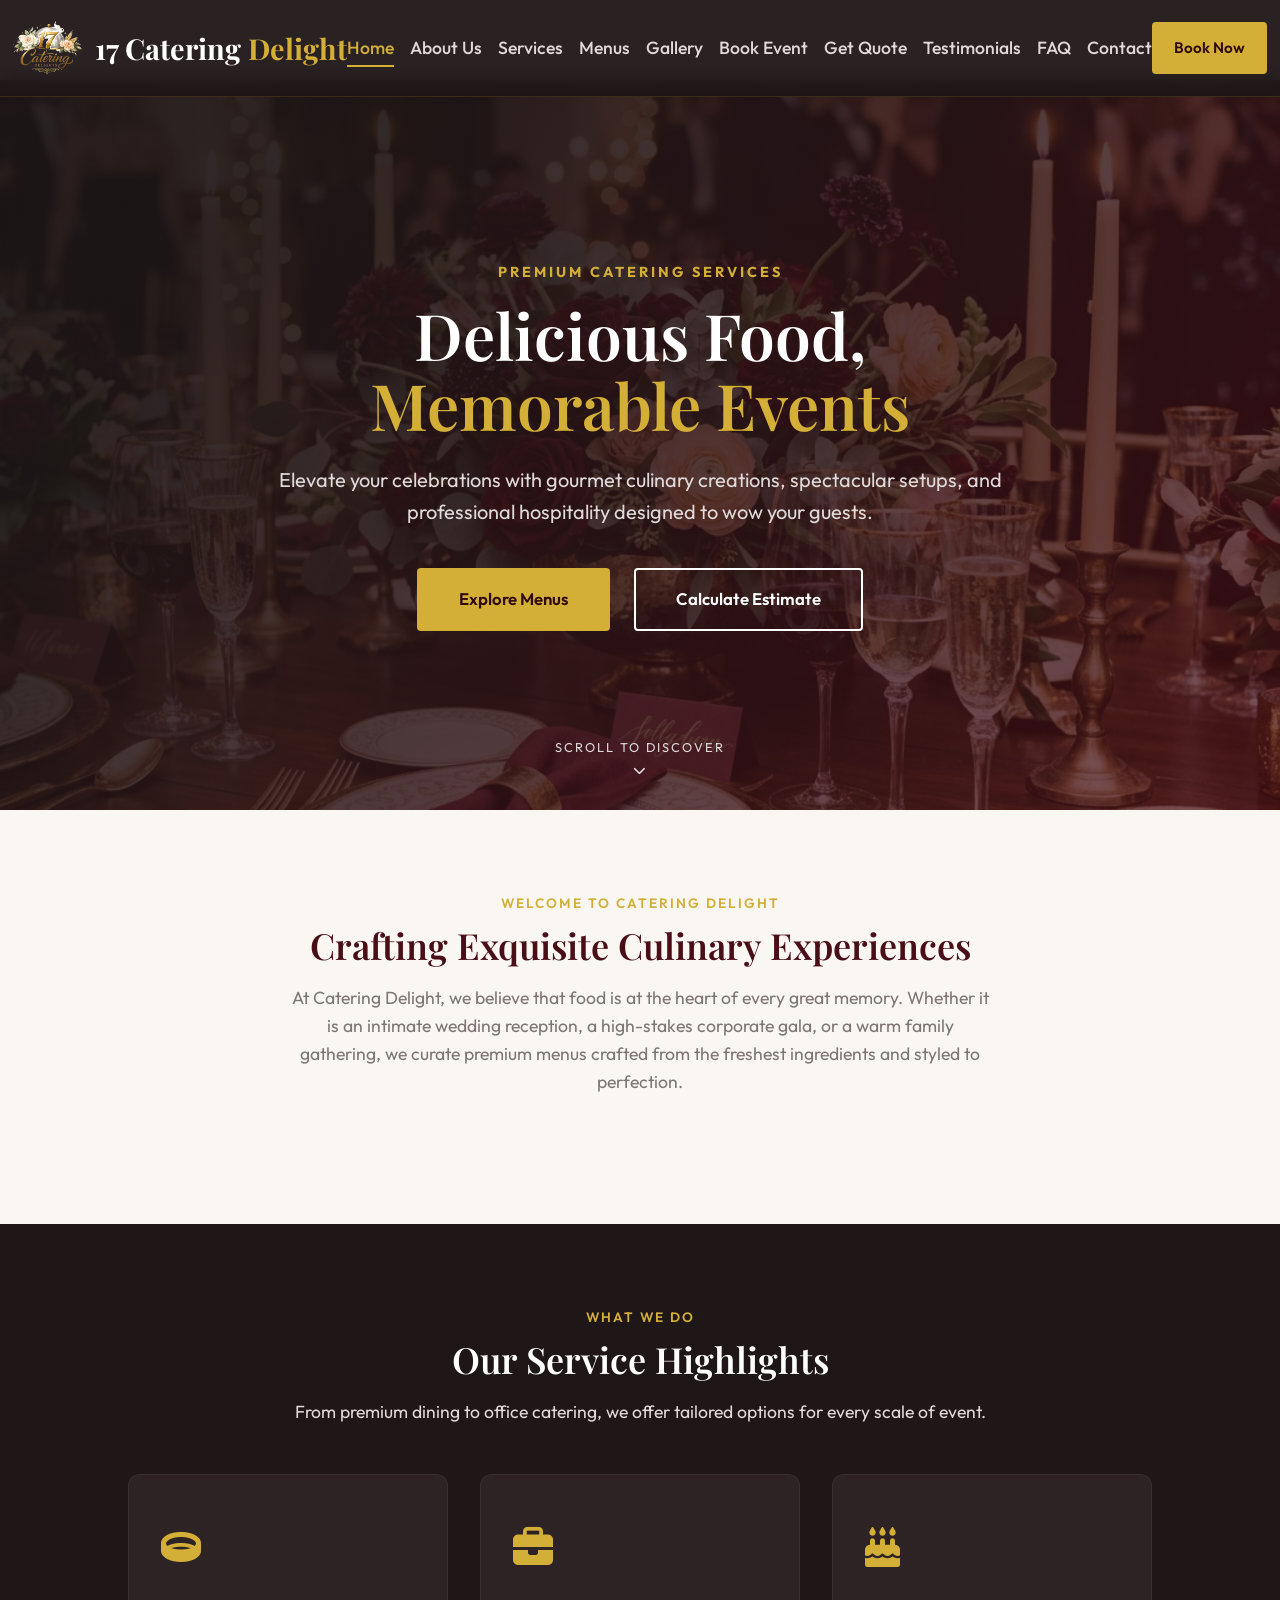
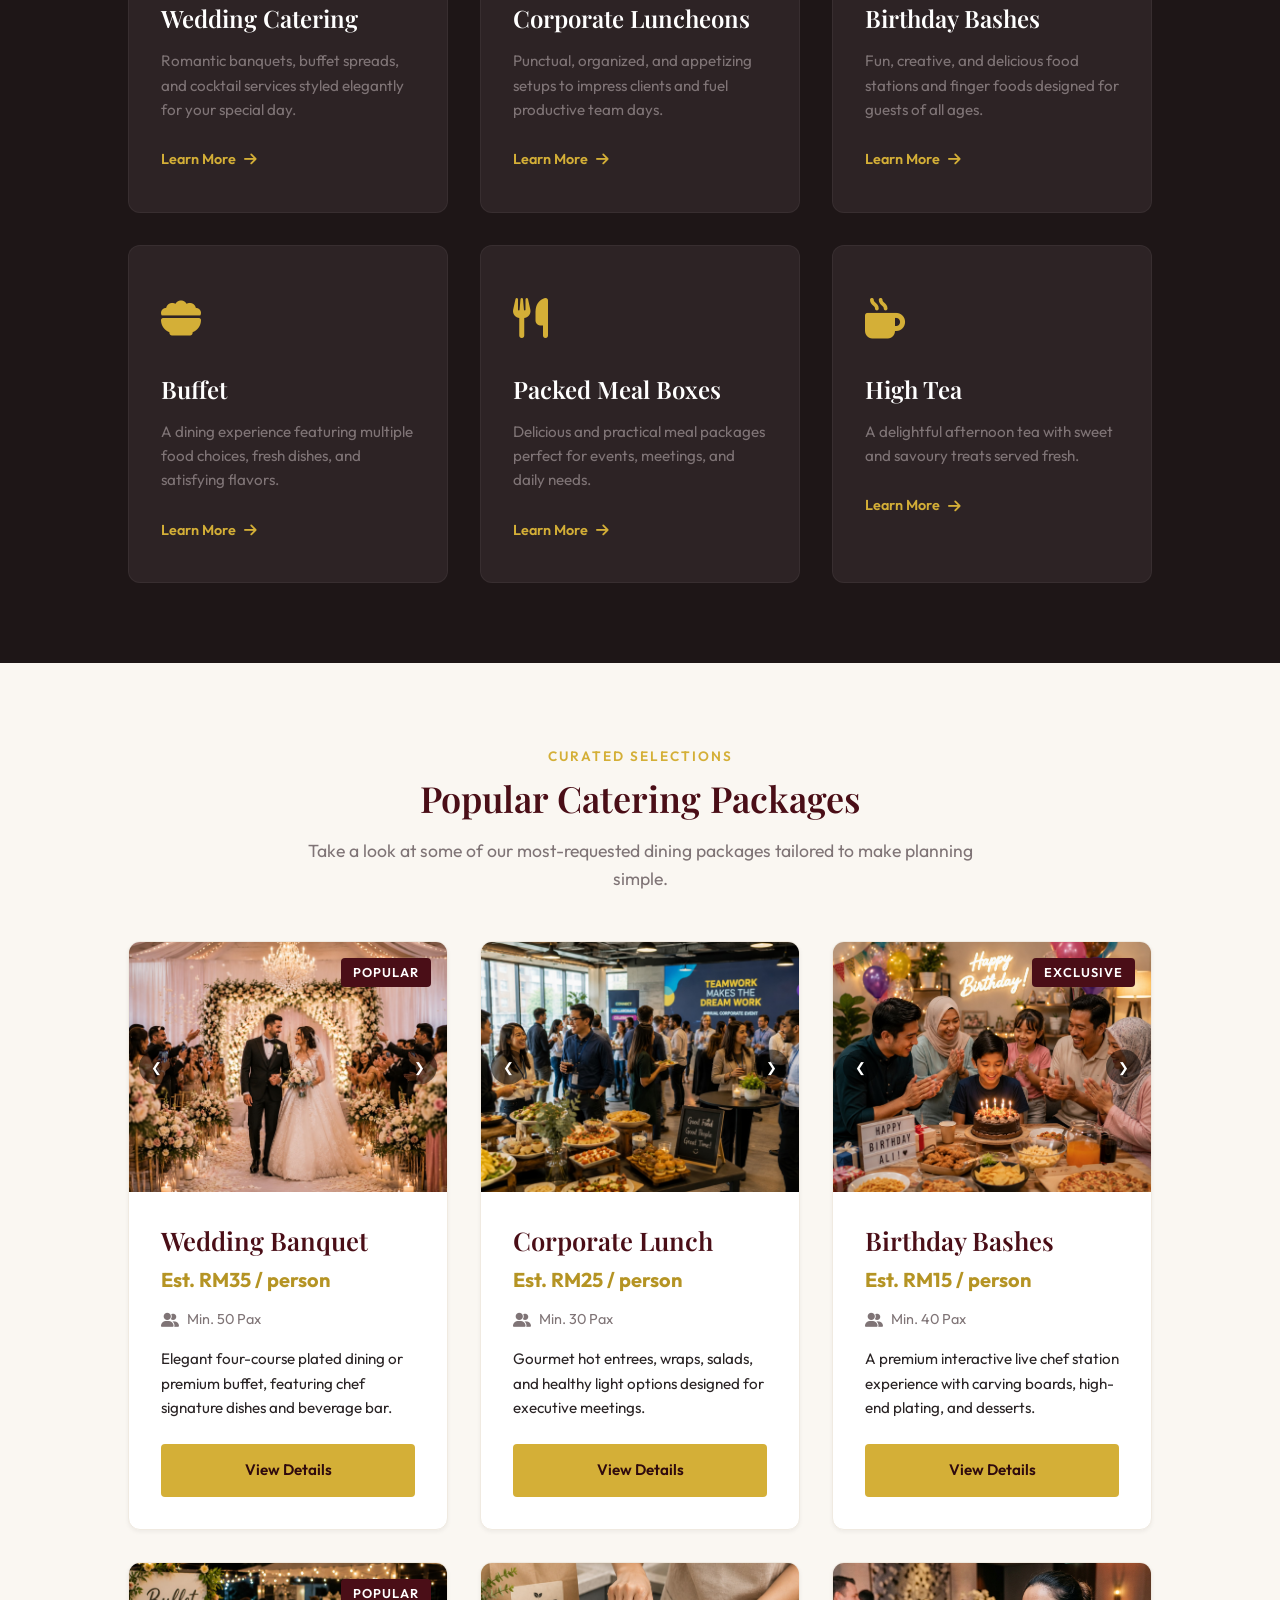
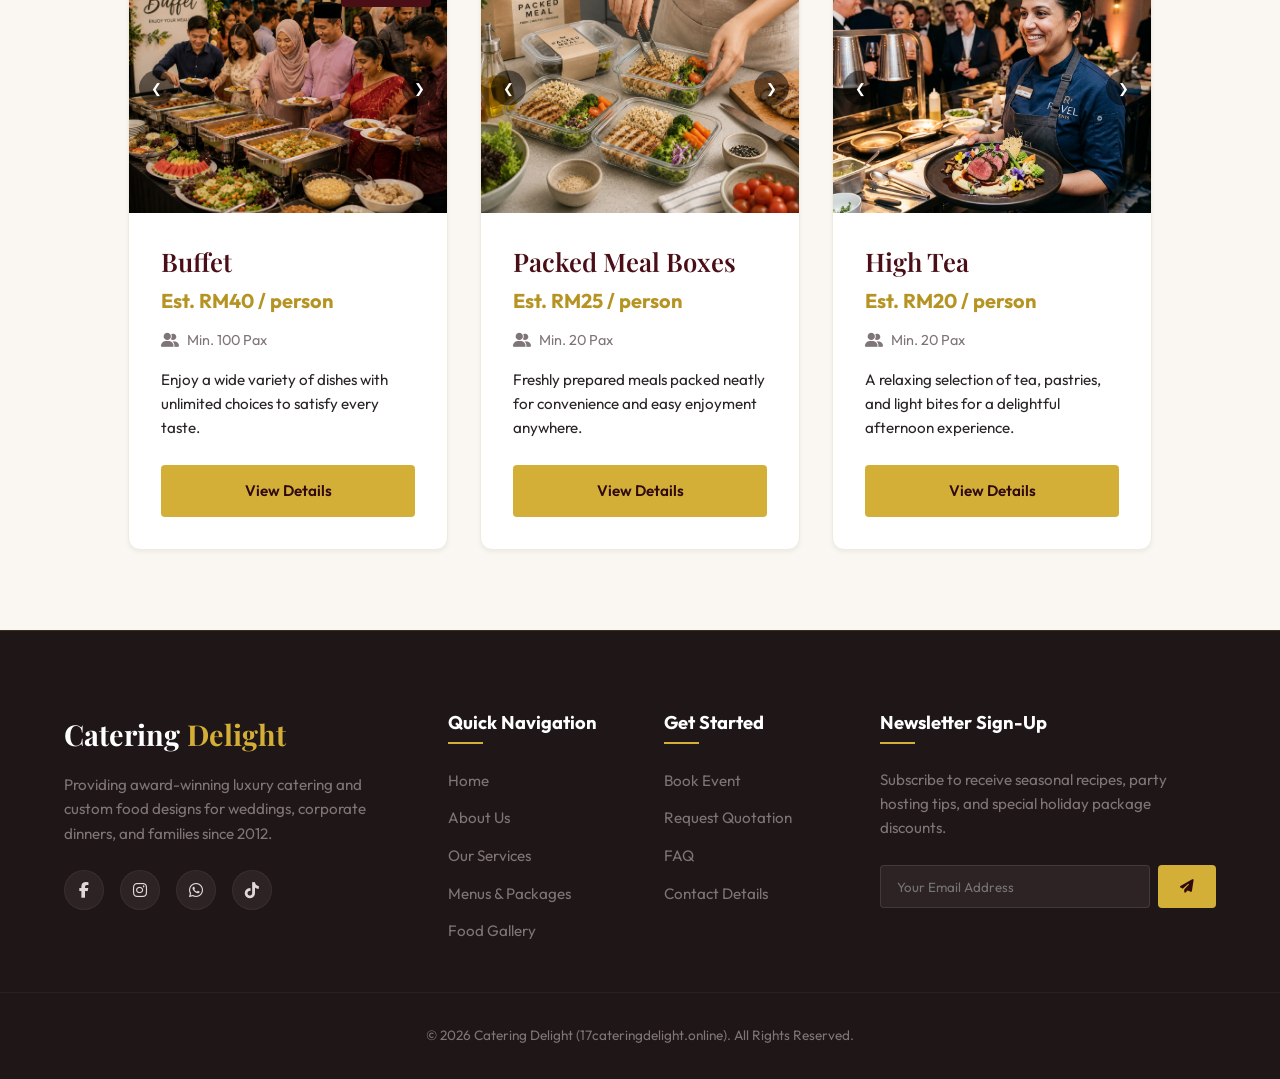
==== commit 645ff59c: "Update index.html" ====
--- a/index.html
+++ b/index.html
@@ -51,11 +51,25 @@
           <li><a href="03_catering_services.html" class="nav-link" id="nav-services">Services</a></li>
           <li><a href="04_menu_food_packages.html" class="nav-link" id="nav-menu-packages">Menus</a></li>
           <li><a href="05_food_gallery.html" class="nav-link" id="nav-gallery">Gallery</a></li>
-          <li><a href="06_event_packages_booking.html" class="nav-link" id="nav-booking">Book Event</a></li>
-          <li><a href="07_quotation_request.html" class="nav-link" id="nav-quotes">Get Quote</a></li>
-          <li><a href="08_customer_testimonials.html" class="nav-link" id="nav-testimonials">Testimonials</a></li>
-          <li><a href="09_faq.html" class="nav-link" id="nav-faq">FAQ</a></li>
-          <li><a href="10_contact_us.html" class="nav-link" id="nav-contact">Contact</a></li>
+          <!-- Tablet: Book Event has a dropdown for the remaining 4 links -->
+          <li class="nav-more-dropdown" id="nav-more-item">
+            <button class="nav-link nav-more-btn" id="nav-more-toggle" aria-expanded="false" aria-haspopup="true">
+              <a href="06_event_packages_booking.html" class="nav-booking-label" id="nav-booking">Book Event</a>
+              <i class="fa-solid fa-chevron-down nav-more-icon"></i>
+            </button>
+            <ul class="nav-more-menu" id="nav-more-menu" role="menu">
+              <li><a href="07_quotation_request.html" class="nav-more-link" id="nav-quotes">Get Quote</a></li>
+              <li><a href="08_customer_testimonials.html" class="nav-more-link" id="nav-testimonials">Testimonials</a></li>
+              <li><a href="09_faq.html" class="nav-more-link" id="nav-faq">FAQ</a></li>
+              <li><a href="10_contact_us.html" class="nav-more-link" id="nav-contact">Contact</a></li>
+            </ul>
+          </li>
+          <!-- Desktop-only: Book Event as plain link + remaining 4 shown normally -->
+          <li class="nav-desktop-only"><a href="06_event_packages_booking.html" class="nav-link" id="nav-booking-desk">Book Event</a></li>
+          <li class="nav-desktop-only"><a href="07_quotation_request.html" class="nav-link" id="nav-quotes-desk">Get Quote</a></li>
+          <li class="nav-desktop-only"><a href="08_customer_testimonials.html" class="nav-link" id="nav-testimonials-desk">Testimonials</a></li>
+          <li class="nav-desktop-only"><a href="09_faq.html" class="nav-link" id="nav-faq-desk">FAQ</a></li>
+          <li class="nav-desktop-only"><a href="10_contact_us.html" class="nav-link" id="nav-contact-desk">Contact</a></li>
         </ul>
       </nav>
       
@@ -363,7 +377,7 @@
     </div>
     
     <div class="footer-bottom text-center">
-      <p>&copy; 2026 Catering Delight (CateringDelight.com). All Rights Reserved.</p>
+      <p>&copy; 2026 Catering Delight (17cateringdelight.online). All Rights Reserved.</p>
     </div>
   </footer>
 
@@ -371,3 +385,4 @@
   <script src="app.js"></script>
 </body>
 </html>
+
--- a/index.css
+++ b/index.css
@@ -122,7 +122,7 @@
 
 .max-w-600 { max-width: 600px; }
 .max-w-700 { max-width: 700px; }
-.max-w-800 { max-width: 800px; }
+.max-w-800 { max-width: 1200px; }
 .margin-auto { margin-left: auto; margin-right: auto; }
 .margin-top-1 { margin-top: 1rem; }
 .margin-top-15 { margin-top: 1.5rem; }
@@ -214,7 +214,7 @@
   justify-content: center;
   font-family: var(--font-body);
   font-weight: 600;
-  padding: 0.75rem 1.75rem;
+  padding: 0.75rem 1.25rem;
   border-radius: var(--radius-sm);
   cursor: pointer;
   transition: all var(--transition-fast);
@@ -347,7 +347,7 @@
 
 .nav-menu {
   display: flex;
-  gap: 1.5rem;
+  gap: 1rem;
 }
 
 .nav-link {
@@ -1318,84 +1318,189 @@
   color: var(--text-light);
 }
 
+
 /* ==========================================================================
    6. Event Booking Page (Forms Layout)
    ========================================================================== */
+
+/* FORM CARD */
 .booking-form-card {
-  padding: 3.5rem;
-}
-
+    padding: 4rem;
+}
+
+/* GRID LAYOUT */
 .form-grid {
-  display: grid;
-  grid-template-columns: repeat(2, 1fr);
-  gap: 1.5rem 2rem;
+    display: grid;
+    grid-template-columns: repeat(2, minmax(0, 1fr));
+    gap: 1rem 2rem;
 }
 
 .form-group {
-  display: flex;
-  flex-direction: column;
+    display: flex;
+    flex-direction: column;
+    width: 100%;
 }
 
 .form-group.full-width {
-  grid-column: span 2;
-}
-
+    grid-column: span 2;
+}
+
+/* LABELS */
 .form-group label {
-  font-weight: 600;
-  font-size: 0.95rem;
-  margin-bottom: 0.5rem;
-  color: var(--maroon-dark);
+    margin-bottom: 0.5rem;
+    font-size: 0.95rem;
+    font-weight: 600;
+    color: var(--maroon-dark);
 }
 
 .required {
-  color: var(--error);
-}
-
-.form-group input, 
-.form-group select, 
+    color: var(--error);
+}
+
+/* INPUTS */
+.form-group input,
+.form-group select {
+    width: 100%;
+    height: 50px;
+    padding: 0 1.25rem;
+
+    border: 1px solid var(--cream-dark);
+    border-radius: var(--radius-sm);
+
+    background: var(--white);
+    color: var(--text-dark);
+
+    font-family: var(--font-body);
+    font-size: 16px;
+
+    transition: all var(--transition-fast);
+}
+
+/* TEXTAREA */
 .form-group textarea {
-  width: 100%;
-  padding: 0.85rem 1.25rem;
-  border-radius: var(--radius-sm);
-  border: 1px solid var(--cream-dark);
-  background-color: var(--white);
-  font-family: var(--font-body);
-  font-size: 0.95rem;
-  color: var(--text-dark);
-  transition: all var(--transition-fast);
-}
-
-.form-group input:focus, 
-.form-group select:focus, 
+    width: 100%;
+    min-height: 120px;
+    padding: 1rem 1.25rem;
+
+    border: 1px solid var(--cream-dark);
+    border-radius: var(--radius-sm);
+
+    background: var(--white);
+    color: var(--text-dark);
+
+    font-family: var(--font-body);
+    font-size: 16px;
+
+    resize: vertical;
+}
+
+/* PLACEHOLDER */
+.form-group input::placeholder,
+.form-group textarea::placeholder {
+    color: #888;
+}
+
+/* FOCUS */
+.form-group input:focus,
+.form-group select:focus,
 .form-group textarea:focus {
-  outline: none;
-  border-color: var(--gold-main);
-  box-shadow: 0 0 0 3px rgba(212, 175, 55, 0.15);
-}
-
-.form-group textarea {
-  resize: vertical;
-}
+    outline: none;
+    border-color: var(--gold-main);
+    box-shadow: 0 0 0 3px rgba(212, 175, 55, 0.15);
+}
+
+
+/* ==========================================
+   FORM VALIDATION
+   ========================================== */
 
 .error-msg {
-  display: none;
-  color: var(--error);
-  font-size: 0.8rem;
-  margin-top: 0.4rem;
-  font-weight: 500;
+    display: none !important;
+    color: #dc3545;
+    font-size: 0.85rem;
+    font-weight: 500;
+    margin-top: 6px;
+}
+
+.form-group.invalid .error-msg {
+    display: block !important;
 }
 
 .form-group.invalid input,
 .form-group.invalid select,
 .form-group.invalid textarea {
-  border-color: var(--error);
-  background-color: var(--error-light);
-}
-
-.form-group.invalid .error-msg {
-  display: block;
-}
-
+    border-color: #dc3545 !important;
+    background: #fff8f8;
+}
+
+.form-group.valid input,
+.form-group.valid select,
+.form-group.valid textarea {
+    border-color: #28a745;
+}
+
+
+/* DATETIME INPUT */
+.form-group input[type="datetime-local"] {
+    width: 100%;
+    height: 50px;
+    padding: 0 1rem;
+
+    border: 1px solid var(--cream-dark);
+    border-radius: var(--radius-sm);
+
+    background: var(--white);
+    color: var(--text-dark);
+
+    font-family: var(--font-body);
+    font-size: 16px;
+
+    text-align: left !important;
+
+    -webkit-appearance: none;
+    appearance: none;
+}
+
+/* iPad / Safari Fix */
+.form-group input[type="datetime-local"]::-webkit-datetime-edit,
+.form-group input[type="datetime-local"]::-webkit-date-and-time-value,
+.form-group input[type="datetime-local"]::-webkit-datetime-edit-fields-wrapper {
+    text-align: left !important;
+}
+
+.form-group input[type="datetime-local"]::-webkit-calendar-picker-indicator {
+    opacity: 1;
+    cursor: pointer;
+}
+
+/* ==========================================================================
+   TABLET & MOBILE
+   ========================================================================== */
+
+@media screen and (max-width: 1024px) {
+
+    .booking-form-card {
+        padding: 2rem;
+    }
+
+    .form-grid {
+        grid-template-columns: 1fr;
+        gap: 1rem;
+    }
+
+    .form-group.full-width {
+        grid-column: span 1;
+    }
+
+    .form-group,
+    .form-group input,
+    .form-group select,
+    .form-group textarea {
+        width: 100%;
+        max-width: 100%;
+    }
+}   
+   
 /* ==========================================================================
    7. Quotation Request Page (Calculator Details)
    ========================================================================== */
@@ -1606,6 +1711,7 @@
   color: var(--white);
   font-weight: 600;
 }
+
 
 /* ==========================================================================
    8. Testimonial Section
@@ -1709,6 +1815,17 @@
 /* ==========================================================================
    10. Contact Us Styling
    ========================================================================== */
+
+.map-container iframe {
+    width: 100%;
+    max-width: 100%;
+    height: 250px;
+    display: block;
+    border: 0;
+    border-radius: 12px;
+    box-shadow: 0 4px 10px rgba(0,0,0,0.1);
+}
+
 .contact-info-list {
   display: flex;
   flex-direction: column;
@@ -1758,7 +1875,7 @@
   display: none;
   justify-content: center;
   align-items: center;
-  padding: 2rem;
+  padding: 1rem; 
 }
 
 .success-modal.open {
@@ -1766,38 +1883,52 @@
 }
 
 .modal-card {
+  width: 90%;
   max-width: 500px;
-  width: 100%;
-  padding: 3rem;
+  padding: 1rem;
   border-radius: var(--radius-lg);
   position: relative;
   animation: slideDown 0.4s cubic-bezier(0.16, 1, 0.3, 1);
 }
 
 .modal-icon {
-  font-size: 4rem;
-  margin-bottom: 1rem;
+  font-size: 2.5rem;
+  margin-bottom: 0.5rem;
 }
 
 .modal-card h3 {
-  font-size: 2rem;
+  font-size: 1.3rem;
   color: var(--maroon-main);
-  margin-bottom: 1rem;
+  margin-bottom: 0.5rem;
 }
 
 .modal-card p {
   color: var(--text-gray);
-  margin-bottom: 1.5rem;
+  margin-bottom: 0.5rem;
 }
 
 .modal-summary-container {
   background-color: var(--cream-dark);
-  padding: 1.25rem;
+  padding: 0.5rem;
   border-radius: var(--radius-md);
-  margin-bottom: 2rem;
+  margin-bottom: 0.5rem;
   text-align: left;
   border-left: 3px solid var(--gold-main);
 }
+
+.whatsapp-link {
+    background-color: #25D366;
+    color: white;
+    padding: 3px 8px;
+    border-radius: 5px;
+    text-decoration: none;
+    font-weight: 600;
+}
+
+.whatsapp-link:hover {
+    background-color: #1da851;
+}
+
 
 /* ==========================================================================
    Main Footer Styling
@@ -1968,56 +2099,22 @@
    Responsive Media Queries
    ========================================================================== */
 
-/* Tablet Layout (max-width: 992px) */
-@media screen and (max-width: 992px) {
-  .section-container {
-    padding: 4rem 5%;
-  }
-
-  .cols-3 {
-    grid-template-columns: repeat(2, 1fr);
-    gap: 1.5rem;
-  }
-
-  .cols-4 {
-    grid-template-columns: repeat(2, 1fr);
-  }
-
-  .footer-container {
-    grid-template-columns: repeat(2, 1fr);
-    gap: 3rem;
-  }
-  
-  .quotation-flow-steps {
-    flex-wrap: wrap;
-    gap: 2rem 1rem;
-  }
-
-  .quotation-flow-steps::before {
-    display: none;
-  }
-
-  .flow-step {
-    flex: calc(50% - 1rem);
-  }
-}
-
-/* Mobile Portrait Layout (max-width: 768px) */
-@media screen and (max-width: 768px) {
+/* ==========================================================================
+   Mobile + Tablet Layout (max-width: 1024px)
+   ========================================================================== */
+@media screen and (max-width: 1024px) {
+
+  /* Navigation — tablet shows navbar with dropdown; hamburger hidden */
+  .mobile-nav-toggle {
+    display: none !important;
+  }
+
   h1.page-heading {
     font-size: 2.25rem;
   }
 
   .section-title {
     font-size: 1.85rem;
-  }
-
-  .navbar {
-    display: none;
-  }
-
-  .mobile-nav-toggle {
-    display: block;
   }
 
   .hero-title {
@@ -2039,7 +2136,9 @@
     max-width: 300px;
   }
 
-  .cols-2, .cols-3, .cols-4 {
+  .cols-2,
+  .cols-3,
+  .cols-4 {
     grid-template-columns: 1fr;
     gap: 2rem;
   }
@@ -2053,7 +2152,8 @@
     grid-column: span 1;
   }
 
-  .booking-form-card, .contact-form-panel {
+  .booking-form-card,
+  .contact-form-panel {
     padding: 2rem 1.5rem;
   }
 
@@ -2075,6 +2175,158 @@
   .gallery-filter-bar {
     gap: 0.5rem;
   }
+
+  .gallery-filter-btn {
+    padding: 0.5rem 1rem;
+    font-size: 0.8rem;
+  }
+
+  .lightbox-prev,
+  .lightbox-next {
+    font-size: 2rem;
+  }
+
+  .lightbox-prev {
+    left: 0.5rem;
+  }
+
+  .lightbox-next {
+    right: 0.5rem;
+  }
+
+  /* Modal */
+  .modal-card {
+    width: 95%;
+    max-height: 90vh;
+    overflow-y: auto;
+    -webkit-overflow-scrolling: touch;
+    padding: 1.25rem;
+  }
+
+  .modal-card h3 {
+    font-size: 1.5rem;
+  }
+
+  .modal-summary-container {
+    font-size: 0.9rem;
+    max-height: 40vh;
+    overflow-y: auto;
+  }
+
+  .modal-actions {
+    display: flex;
+    flex-direction: column;
+    gap: 12px;
+    margin-top: 20px;
+  }
+
+  .modal-actions .btn {
+    width: 100%;
+  }
+
+  /* Buttons */
+  .header-ctas .btn,
+  .book-btn {
+    display: flex;
+    align-items: center;
+    justify-content: center;
+    text-align: center;
+  }
+
+  .pkg-actions .btn,
+  .quote-btn {
+    display: flex;
+    align-items: center;
+    justify-content: center;
+    text-align: center;
+    margin: 0 auto;
+  }
+}
+
+/* Map */
+.map-container iframe {
+  height: 220px;
+}
+
+
+/* Mobile Portrait Layout (max-width: 767px) */
+@media screen and (max-width: 767px) {
+  /* Hide tablet dropdown items on mobile */
+  .nav-more-dropdown { display: none !important; }
+  .nav-desktop-only  { display: none !important; }
+
+  h1.page-heading {
+    font-size: 2.25rem;
+  }
+
+  .section-title {
+    font-size: 1.85rem;
+  }
+
+  /* Hide navbar on mobile — use hamburger overlay instead */
+  .navbar {
+    display: none !important;
+  }
+
+  .mobile-nav-toggle {
+    display: block !important;
+  }
+
+  .hero-title {
+    font-size: 2.5rem;
+  }
+
+  .hero-desc {
+    font-size: 1.05rem;
+  }
+
+  .hero-actions {
+    flex-direction: column;
+    gap: 1rem;
+    align-items: center;
+  }
+
+  .hero-actions .btn {
+    width: 100%;
+    max-width: 300px;
+  }
+
+  .cols-2, .cols-3, .cols-4 {
+    grid-template-columns: 1fr;
+    gap: 2rem;
+  }
+
+  .form-grid {
+    grid-template-columns: 1fr;
+    gap: 1.25rem;
+  }
+
+  .form-group.full-width {
+    grid-column: span 1;
+  }
+
+  .booking-form-card, .contact-form-panel {
+    padding: 2rem 1.5rem;
+  }
+
+  .pkg-header {
+    flex-direction: column;
+    align-items: flex-start;
+    gap: 0.5rem;
+  }
+
+  .gallery-grid {
+    grid-template-columns: 1fr;
+  }
+
+  .video-card {
+    flex-direction: column;
+    padding: 1.5rem;
+  }
+
+  .gallery-filter-bar {
+    gap: 0.5rem;
+  }
   
   .gallery-filter-btn {
     padding: 0.5rem 1rem;
@@ -2088,6 +2340,65 @@
   .lightbox-prev { left: 0.5rem; }
   .lightbox-next { right: 0.5rem; }
 }
+
+.map-container iframe {
+    height: 220px;
+}
+
+@media screen and (max-width: 768px) {
+  .modal-card {
+    width: 95%;
+    max-height: 90vh;
+    overflow-y: auto;
+    -webkit-overflow-scrolling: touch;
+    padding: 1.25rem;
+  }
+
+  .modal-card h3 {
+    font-size: 1.5rem;
+  }
+
+  .modal-summary-container {
+    font-size: 0.9rem;
+    max-height: 40vh;
+    overflow-y: auto;
+  }
+
+  .modal-actions {
+    display: flex;
+    flex-direction: column;
+    gap: 12px;
+    margin-top: 20px;
+  }
+
+  .modal-actions .btn {
+    width: 100%;
+  }
+
+}
+
+@media screen and (max-width: 768px) {
+    /* Book Now button */
+    .header-ctas .btn,
+    .book-btn {
+        display: flex;
+        align-items: center;
+        justify-content: center;
+        text-align: center;
+    }
+
+    /* Request Quote button */
+    .pkg-actions .btn,
+    .quote-btn {
+        display: flex;
+        align-items: center;
+        justify-content: center;
+        text-align: center;
+        margin: 0 auto;
+    }
+
+}
+
 
 /* Extra Small Devices (max-width: 480px) */
 @media screen and (max-width: 480px) {
@@ -2168,3 +2479,136 @@
         grid-template-columns:1fr;
     }
 }
+
+/* Desktop: show all links normally, hide the tablet dropdown item */
+@media screen and (min-width: 1025px) {
+  .nav-more-dropdown { display: none !important; }
+  .nav-desktop-only  { display: list-item; }
+}
+
+@media screen and (min-width: 768px) and (max-width: 1024px) {
+
+  .header-container {
+    padding: 0.6rem 1%;
+  }
+
+  .brand-logo {
+    width: 55px;
+    height: 55px;
+  }
+
+  .brand-name {
+    font-size: 1.3rem;
+  }
+
+  .nav-menu {
+    gap: 0.5rem;
+  }
+
+  .nav-link {
+    font-size: 0.85rem;
+  }
+
+  .header-ctas .btn {
+    padding: 0.6rem 1rem;
+    font-size: 0.85rem;
+  }
+
+  /* --- "Book Event ▾" dropdown item --- */
+  .nav-desktop-only  { display: none !important; }
+  .nav-more-dropdown { display: list-item; position: relative; }
+
+  /* Button inherits nav-link appearance */
+  .nav-more-btn {
+    background: none;
+    border: none;
+    padding: 0.35rem 0;
+    cursor: pointer;
+    display: flex;
+    align-items: center;
+    gap: 5px;
+    color: var(--text-light);
+    font-weight: 500;
+    font-size: 0.85rem;
+    font-family: var(--font-body);
+    position: relative;
+    white-space: nowrap;
+    transition: color var(--transition-fast);
+  }
+
+  .nav-more-btn:hover,
+  .nav-more-btn[aria-expanded="true"] {
+    color: var(--gold-main);
+  }
+
+  /* Underline effect matching .nav-link::after */
+  .nav-more-btn::after {
+    content: '';
+    position: absolute;
+    bottom: 0;
+    left: 0;
+    width: 0;
+    height: 2px;
+    background-color: var(--gold-main);
+    transition: width var(--transition-fast);
+  }
+
+  .nav-more-btn:hover::after,
+  .nav-more-btn[aria-expanded="true"]::after {
+    width: 100%;
+  }
+
+  /* "Book Event" anchor inside the button */
+  .nav-booking-label {
+    color: inherit;
+    text-decoration: none;
+  }
+
+ 
+
+  /* Dropdown panel */
+  .nav-more-menu {
+    display: none;
+    position: absolute;
+    top: calc(100% + 10px);
+    right: 0;
+    background: rgba(30, 22, 23, 0.97);
+    border: 1px solid rgba(212, 175, 55, 0.3);
+    border-radius: var(--radius-md);
+    padding: 8px 0;
+    list-style: none;
+    min-width: 160px;
+    box-shadow: 0 8px 24px rgba(0, 0, 0, 0.5);
+    z-index: 9999;
+    backdrop-filter: blur(8px);
+  }
+
+  .nav-more-menu.is-open {
+    display: block;
+    animation: dropFadeIn 0.2s ease;
+  }
+
+  @keyframes dropFadeIn {
+    from { opacity: 0; transform: translateY(-6px); }
+    to   { opacity: 1; transform: translateY(0); }
+  }
+
+  /* Dropdown links */
+  .nav-more-link {
+    display: block;
+    padding: 10px 20px;
+    color: var(--text-light);
+    text-decoration: none;
+    font-size: 0.88rem;
+    font-family: var(--font-body);
+    font-weight: 500;
+    transition: background var(--transition-fast), color var(--transition-fast);
+    white-space: nowrap;
+  }
+
+  .nav-more-link:hover {
+    background: rgba(212, 175, 55, 0.12);
+    color: var(--gold-main);
+    padding-left: 26px;
+  }
+}
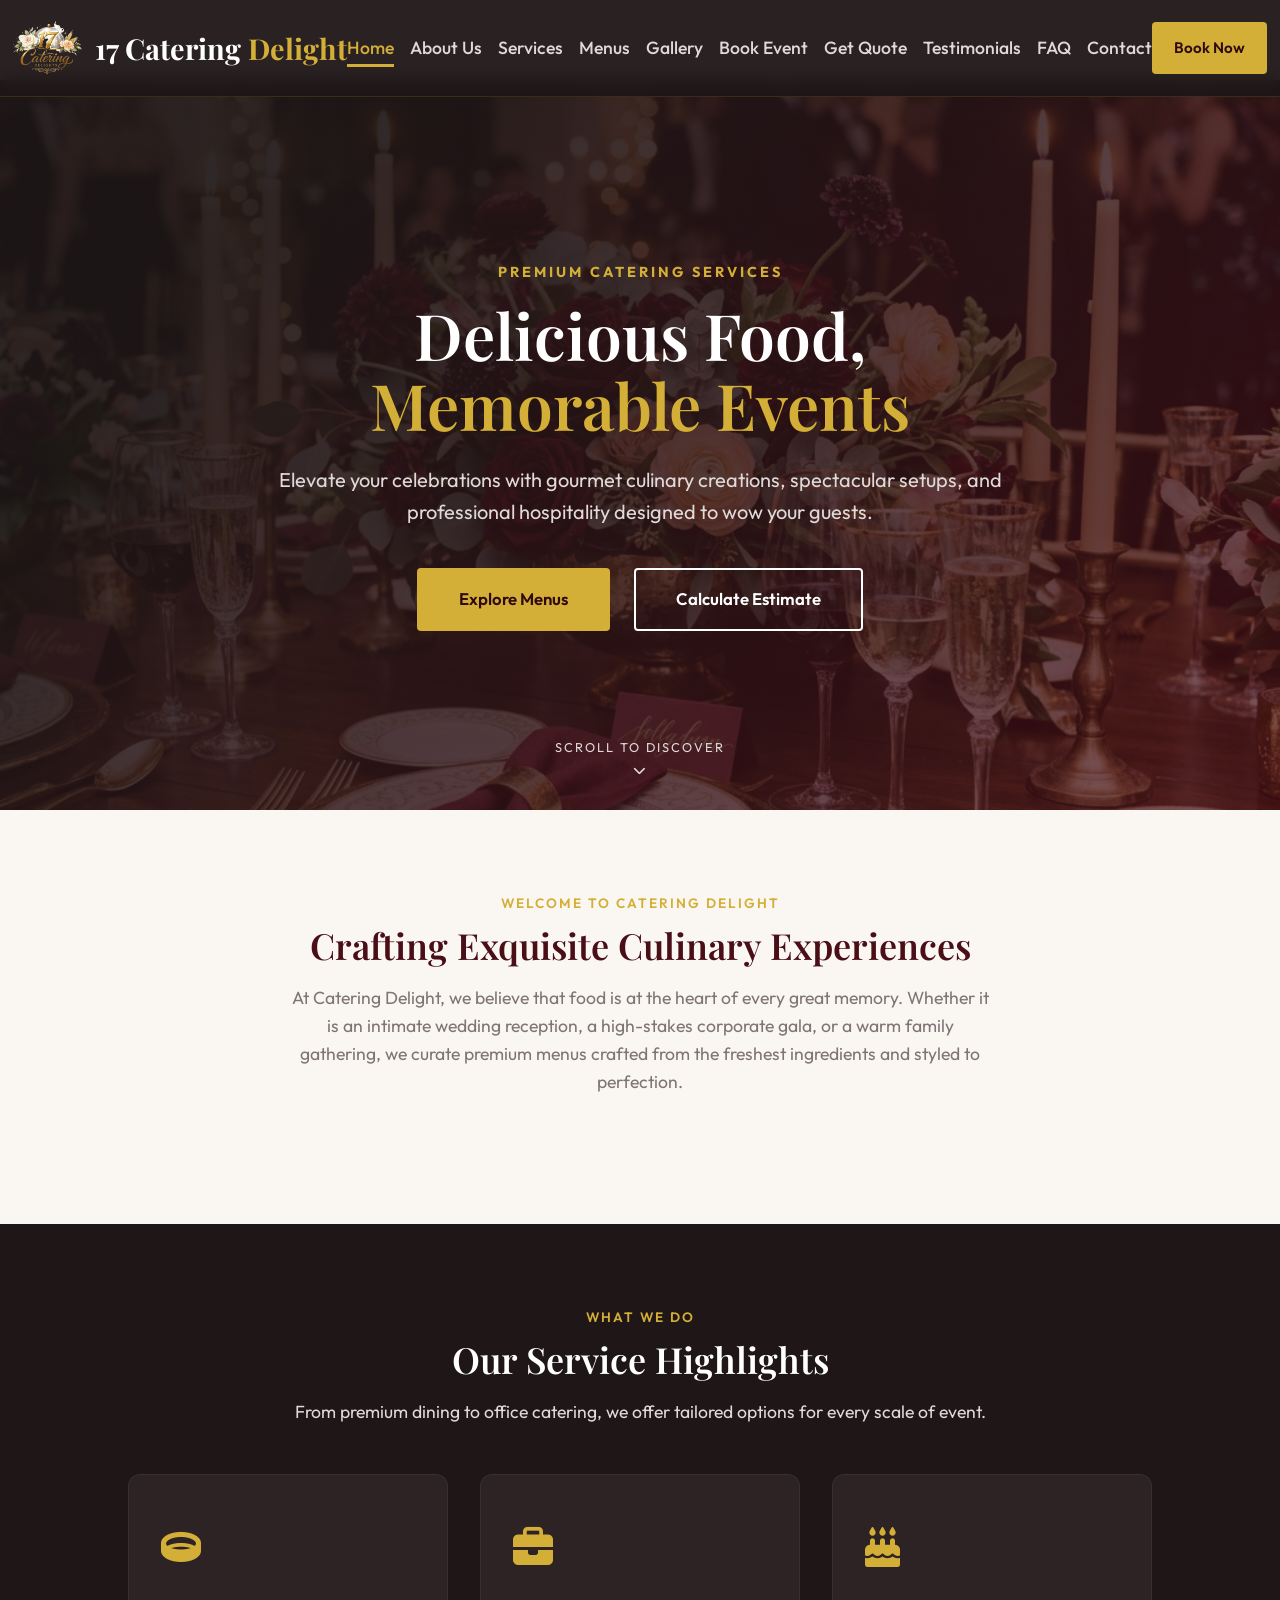
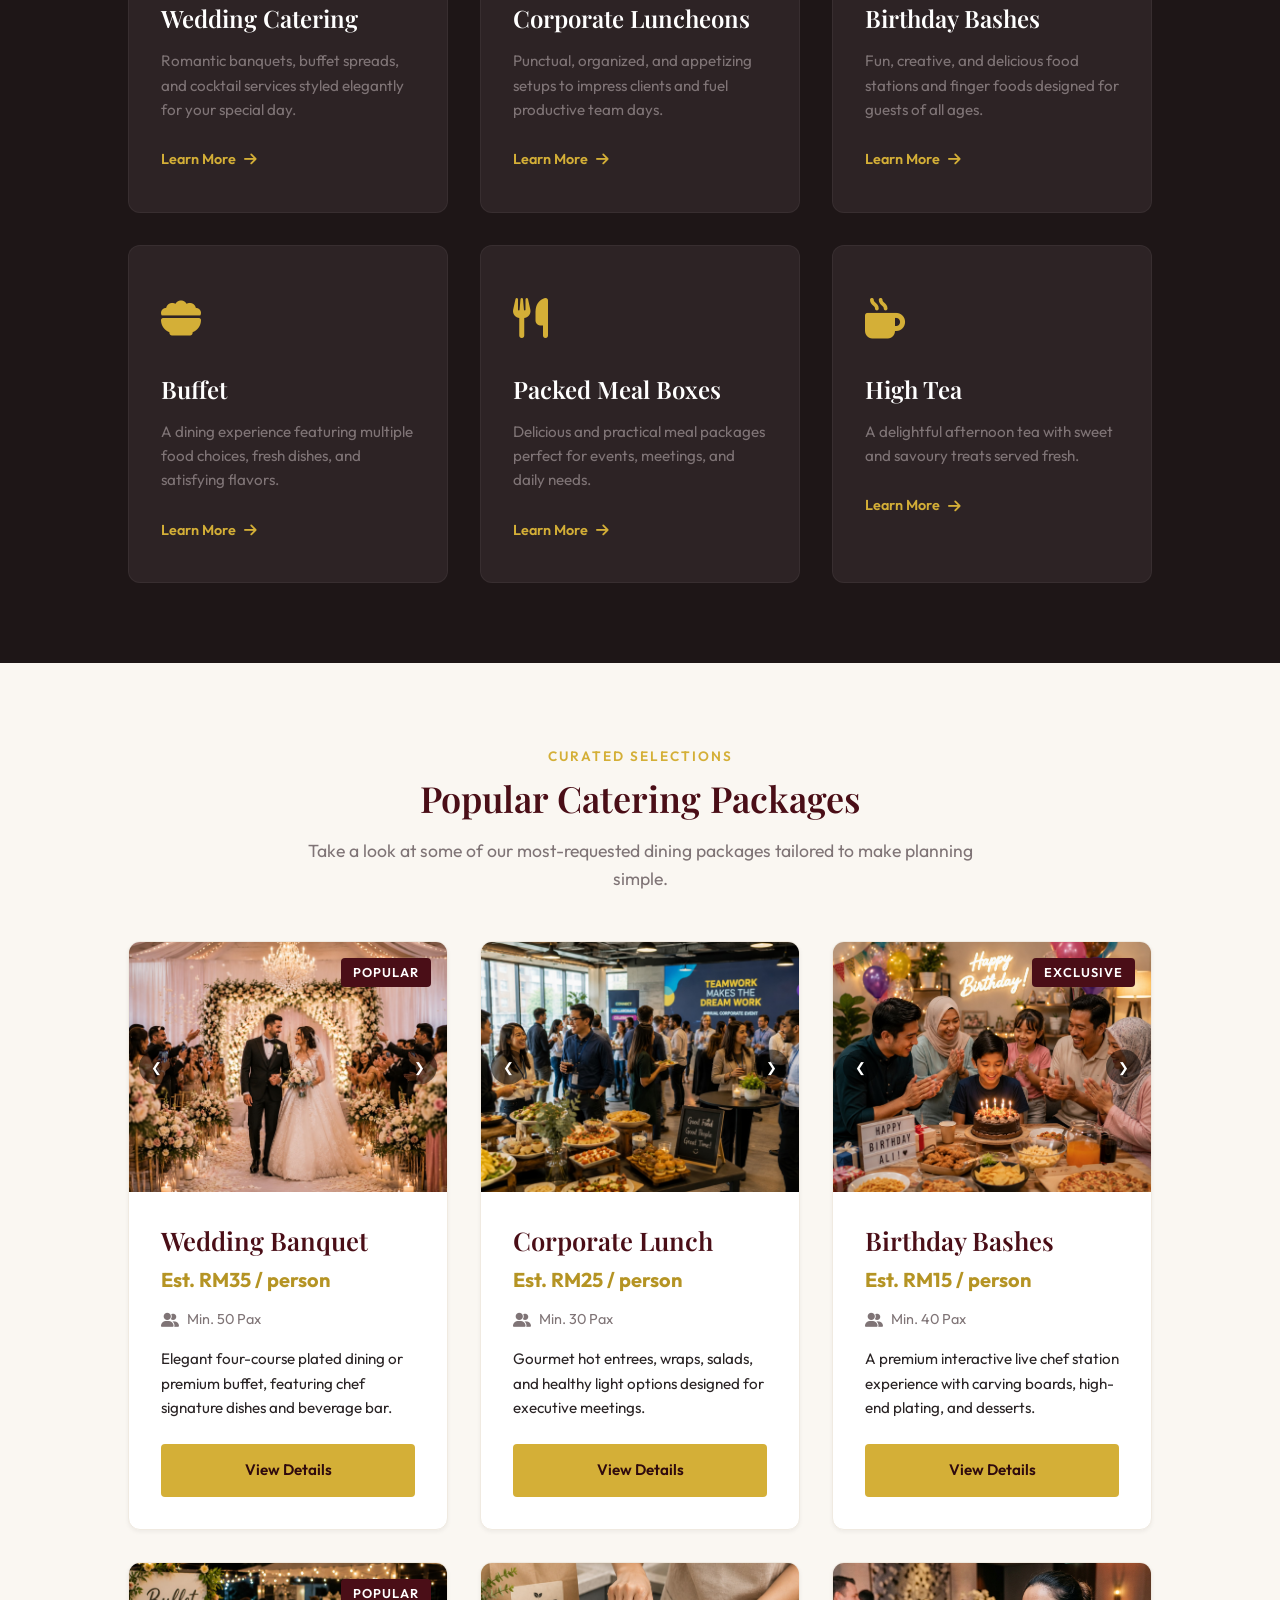
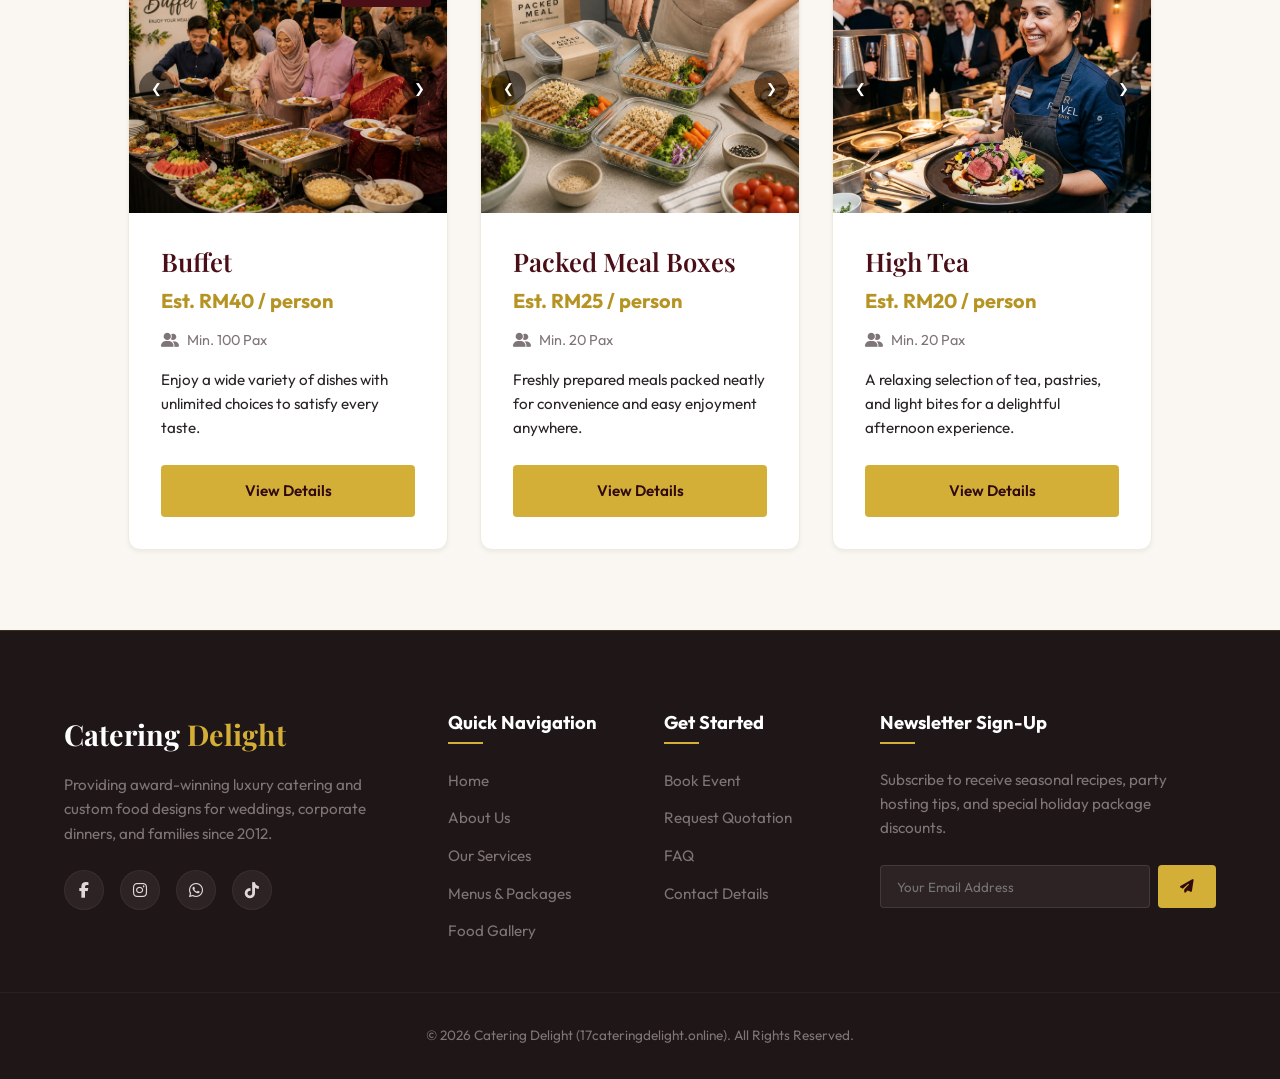
==== commit 24c43b31: "Update index.html" ====
--- a/index.html
+++ b/index.html
@@ -50,21 +50,7 @@
           <li><a href="02_about_us.html" class="nav-link" id="nav-about">About Us</a></li>
           <li><a href="03_catering_services.html" class="nav-link" id="nav-services">Services</a></li>
           <li><a href="04_menu_food_packages.html" class="nav-link" id="nav-menu-packages">Menus</a></li>
-          <li><a href="05_food_gallery.html" class="nav-link" id="nav-gallery">Gallery</a></li>
-          <!-- Tablet: Book Event has a dropdown for the remaining 4 links -->
-          <li class="nav-more-dropdown" id="nav-more-item">
-            <button class="nav-link nav-more-btn" id="nav-more-toggle" aria-expanded="false" aria-haspopup="true">
-              <a href="06_event_packages_booking.html" class="nav-booking-label" id="nav-booking">Book Event</a>
-              <i class="fa-solid fa-chevron-down nav-more-icon"></i>
-            </button>
-            <ul class="nav-more-menu" id="nav-more-menu" role="menu">
-              <li><a href="07_quotation_request.html" class="nav-more-link" id="nav-quotes">Get Quote</a></li>
-              <li><a href="08_customer_testimonials.html" class="nav-more-link" id="nav-testimonials">Testimonials</a></li>
-              <li><a href="09_faq.html" class="nav-more-link" id="nav-faq">FAQ</a></li>
-              <li><a href="10_contact_us.html" class="nav-more-link" id="nav-contact">Contact</a></li>
-            </ul>
-          </li>
-          <!-- Desktop-only: Book Event as plain link + remaining 4 shown normally -->
+          <li><a href="05_food_gallery.html" class="nav-link" id="nav-gallery">Gallery</a></li>          
           <li class="nav-desktop-only"><a href="06_event_packages_booking.html" class="nav-link" id="nav-booking-desk">Book Event</a></li>
           <li class="nav-desktop-only"><a href="07_quotation_request.html" class="nav-link" id="nav-quotes-desk">Get Quote</a></li>
           <li class="nav-desktop-only"><a href="08_customer_testimonials.html" class="nav-link" id="nav-testimonials-desk">Testimonials</a></li>
@@ -385,4 +371,3 @@
   <script src="app.js"></script>
 </body>
 </html>
-
--- a/index.css
+++ b/index.css
@@ -368,7 +368,7 @@
   bottom: 0;
   left: 0;
   width: 0;
-  height: 2px;
+  height: 2.5px;
   background-color: var(--gold-main);
   transition: width var(--transition-fast);
 }
@@ -2099,15 +2099,9 @@
    Responsive Media Queries
    ========================================================================== */
 
-/* ==========================================================================
-   Mobile + Tablet Layout (max-width: 1024px)
-   ========================================================================== */
 @media screen and (max-width: 1024px) {
 
-  /* Navigation — tablet shows navbar with dropdown; hamburger hidden */
-  .mobile-nav-toggle {
-    display: none !important;
-  }
+  /* Navigation — tablet keeps navbar; mobile handled separately below */
 
   h1.page-heading {
     font-size: 2.25rem;
@@ -2249,28 +2243,28 @@
 }
 
 
-/* Mobile Portrait Layout (max-width: 767px) */
-@media screen and (max-width: 767px) {
-  /* Hide tablet dropdown items on mobile */
+/* Mobile Portrait Layout (max-width: 768px) */
+@media screen and (max-width: 768px) {
+  h1.page-heading {
+    font-size: 2.25rem;
+  }
+
+  .section-title {
+    font-size: 1.85rem;
+  }
+
+  /* Mobile only: hide navbar, show hamburger */
+  .navbar {
+    display: none !important;
+  }
+
+  .mobile-nav-toggle {
+    display: block !important;
+  }
+
+  /* Also hide tablet-specific nav items on mobile */
   .nav-more-dropdown { display: none !important; }
   .nav-desktop-only  { display: none !important; }
-
-  h1.page-heading {
-    font-size: 2.25rem;
-  }
-
-  .section-title {
-    font-size: 1.85rem;
-  }
-
-  /* Hide navbar on mobile — use hamburger overlay instead */
-  .navbar {
-    display: none !important;
-  }
-
-  .mobile-nav-toggle {
-    display: block !important;
-  }
 
   .hero-title {
     font-size: 2.5rem;
@@ -2480,13 +2474,23 @@
     }
 }
 
-/* Desktop: show all links normally, hide the tablet dropdown item */
-@media screen and (min-width: 1025px) {
+/* Desktop: show all links normally, hide tablet dropdown */
+@media screen and (min-width: 1181px) {
   .nav-more-dropdown { display: none !important; }
   .nav-desktop-only  { display: list-item; }
 }
 
-@media screen and (min-width: 768px) and (max-width: 1024px) {
+/* Tablet / iPad (portrait + landscape) */
+@media screen and (min-width: 769px) and (max-width: 1180px) {
+
+  /* Force navbar visible — overrides the max-width:1024px rule above */
+  .navbar {
+    display: flex !important;
+  }
+
+  .mobile-nav-toggle {
+    display: none !important;
+  }
 
   .header-container {
     padding: 0.6rem 1%;
@@ -2503,6 +2507,7 @@
 
   .nav-menu {
     gap: 0.5rem;
+    align-items: center;
   }
 
   .nav-link {
@@ -2513,102 +2518,3 @@
     padding: 0.6rem 1rem;
     font-size: 0.85rem;
   }
-
-  /* --- "Book Event ▾" dropdown item --- */
-  .nav-desktop-only  { display: none !important; }
-  .nav-more-dropdown { display: list-item; position: relative; }
-
-  /* Button inherits nav-link appearance */
-  .nav-more-btn {
-    background: none;
-    border: none;
-    padding: 0.35rem 0;
-    cursor: pointer;
-    display: flex;
-    align-items: center;
-    gap: 5px;
-    color: var(--text-light);
-    font-weight: 500;
-    font-size: 0.85rem;
-    font-family: var(--font-body);
-    position: relative;
-    white-space: nowrap;
-    transition: color var(--transition-fast);
-  }
-
-  .nav-more-btn:hover,
-  .nav-more-btn[aria-expanded="true"] {
-    color: var(--gold-main);
-  }
-
-  /* Underline effect matching .nav-link::after */
-  .nav-more-btn::after {
-    content: '';
-    position: absolute;
-    bottom: 0;
-    left: 0;
-    width: 0;
-    height: 2px;
-    background-color: var(--gold-main);
-    transition: width var(--transition-fast);
-  }
-
-  .nav-more-btn:hover::after,
-  .nav-more-btn[aria-expanded="true"]::after {
-    width: 100%;
-  }
-
-  /* "Book Event" anchor inside the button */
-  .nav-booking-label {
-    color: inherit;
-    text-decoration: none;
-  }
-
- 
-
-  /* Dropdown panel */
-  .nav-more-menu {
-    display: none;
-    position: absolute;
-    top: calc(100% + 10px);
-    right: 0;
-    background: rgba(30, 22, 23, 0.97);
-    border: 1px solid rgba(212, 175, 55, 0.3);
-    border-radius: var(--radius-md);
-    padding: 8px 0;
-    list-style: none;
-    min-width: 160px;
-    box-shadow: 0 8px 24px rgba(0, 0, 0, 0.5);
-    z-index: 9999;
-    backdrop-filter: blur(8px);
-  }
-
-  .nav-more-menu.is-open {
-    display: block;
-    animation: dropFadeIn 0.2s ease;
-  }
-
-  @keyframes dropFadeIn {
-    from { opacity: 0; transform: translateY(-6px); }
-    to   { opacity: 1; transform: translateY(0); }
-  }
-
-  /* Dropdown links */
-  .nav-more-link {
-    display: block;
-    padding: 10px 20px;
-    color: var(--text-light);
-    text-decoration: none;
-    font-size: 0.88rem;
-    font-family: var(--font-body);
-    font-weight: 500;
-    transition: background var(--transition-fast), color var(--transition-fast);
-    white-space: nowrap;
-  }
-
-  .nav-more-link:hover {
-    background: rgba(212, 175, 55, 0.12);
-    color: var(--gold-main);
-    padding-left: 26px;
-  }
-}
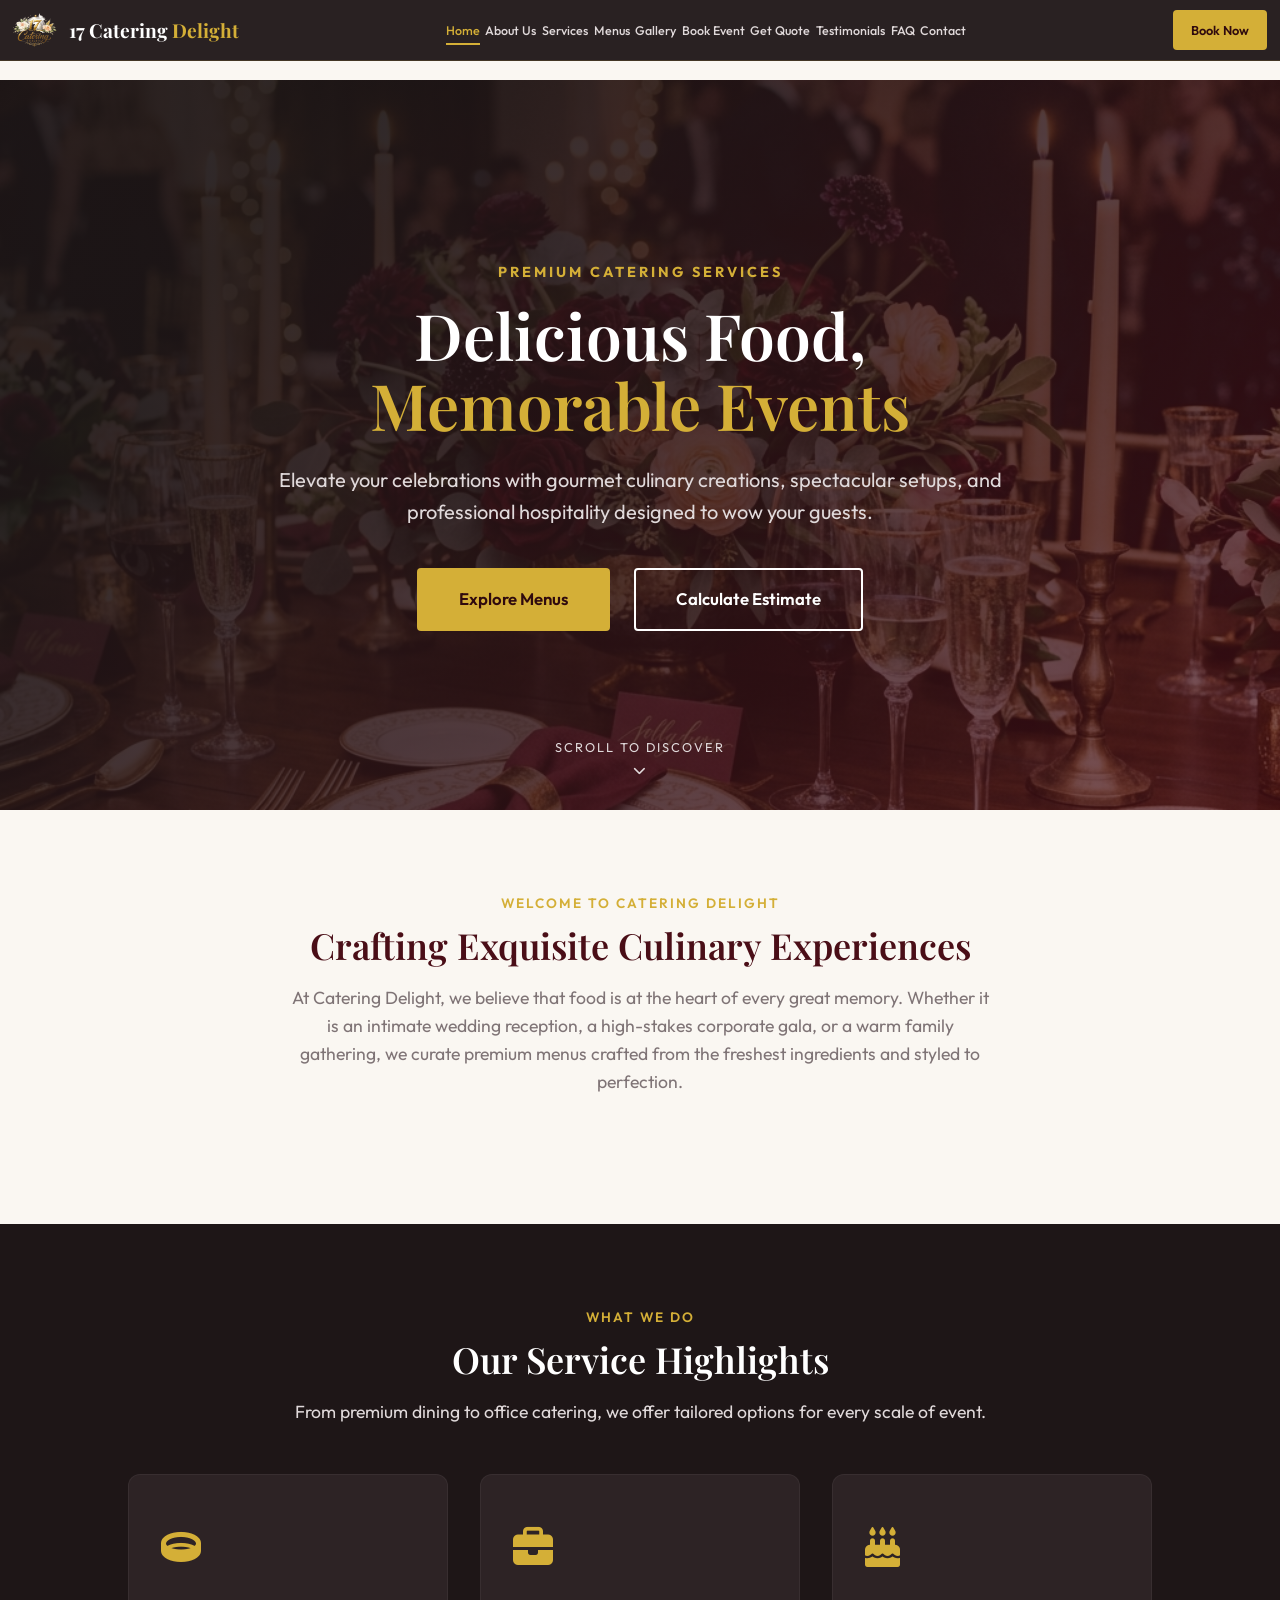
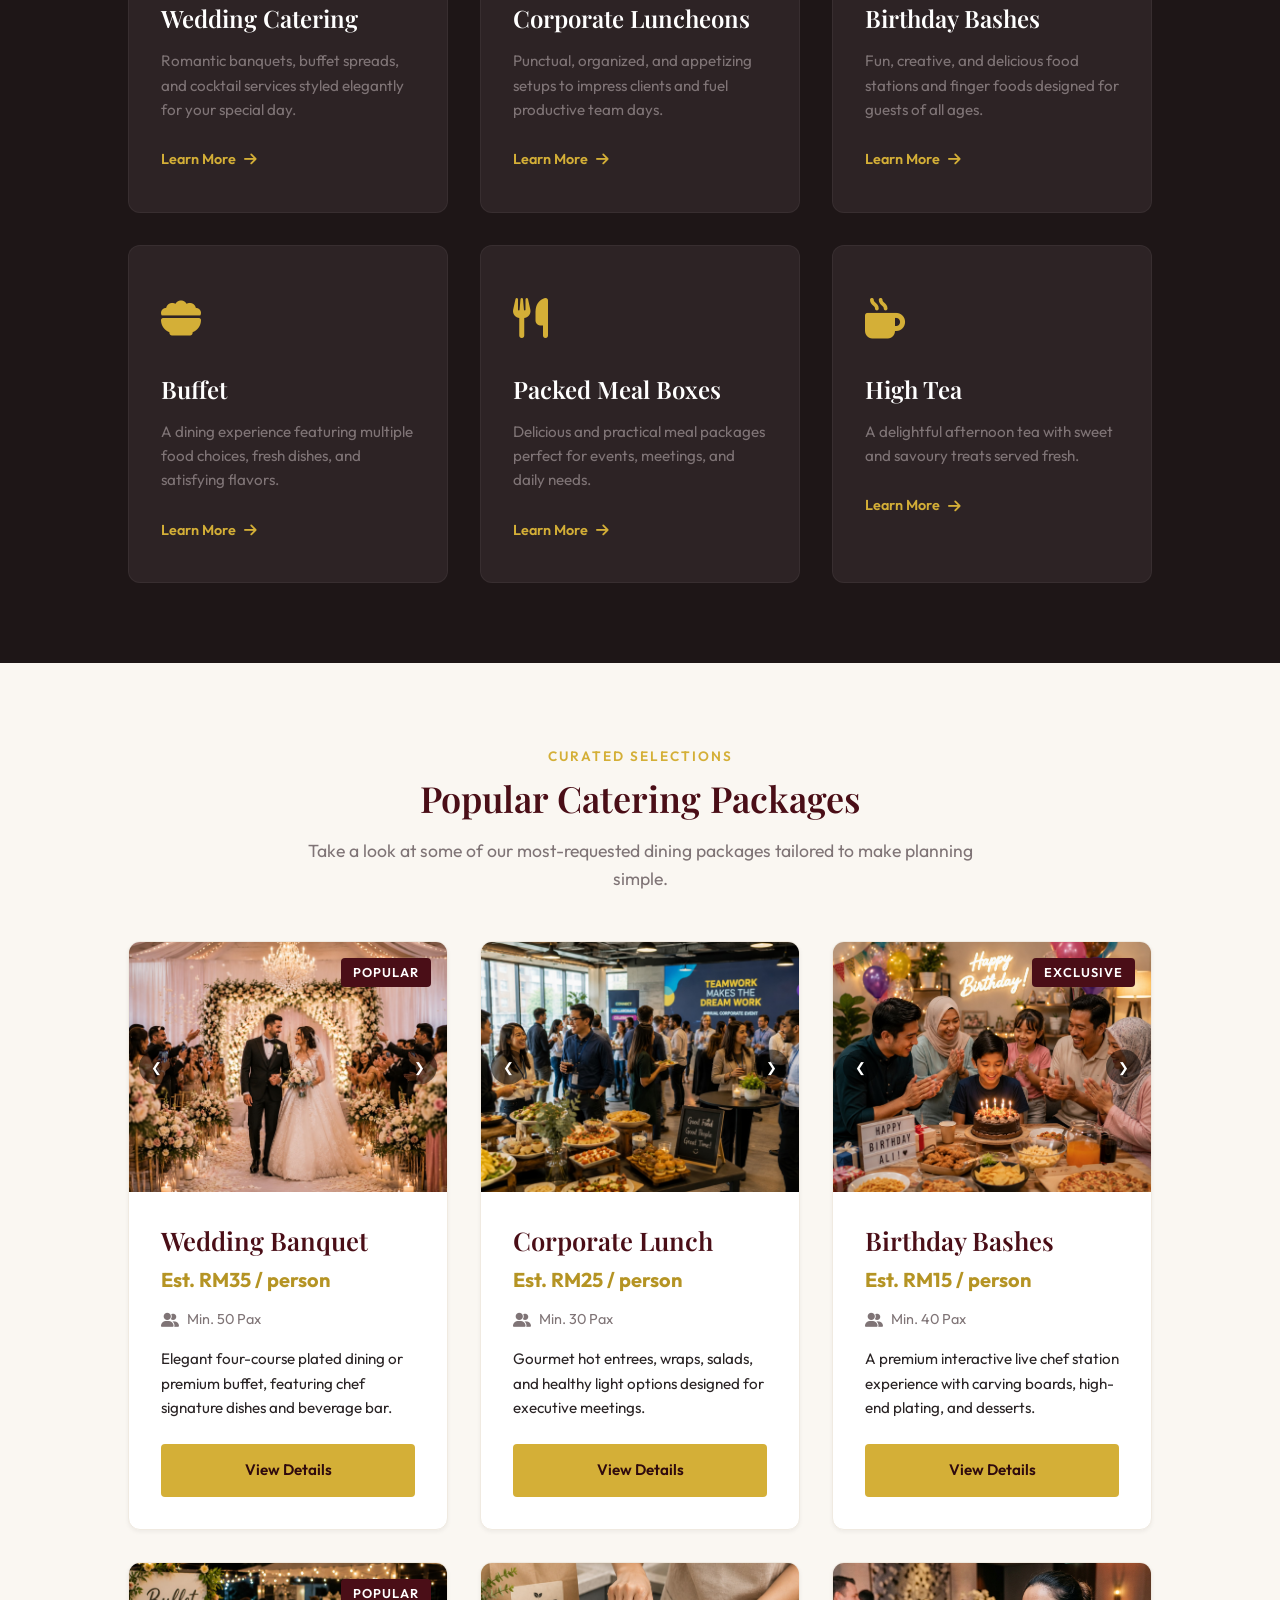
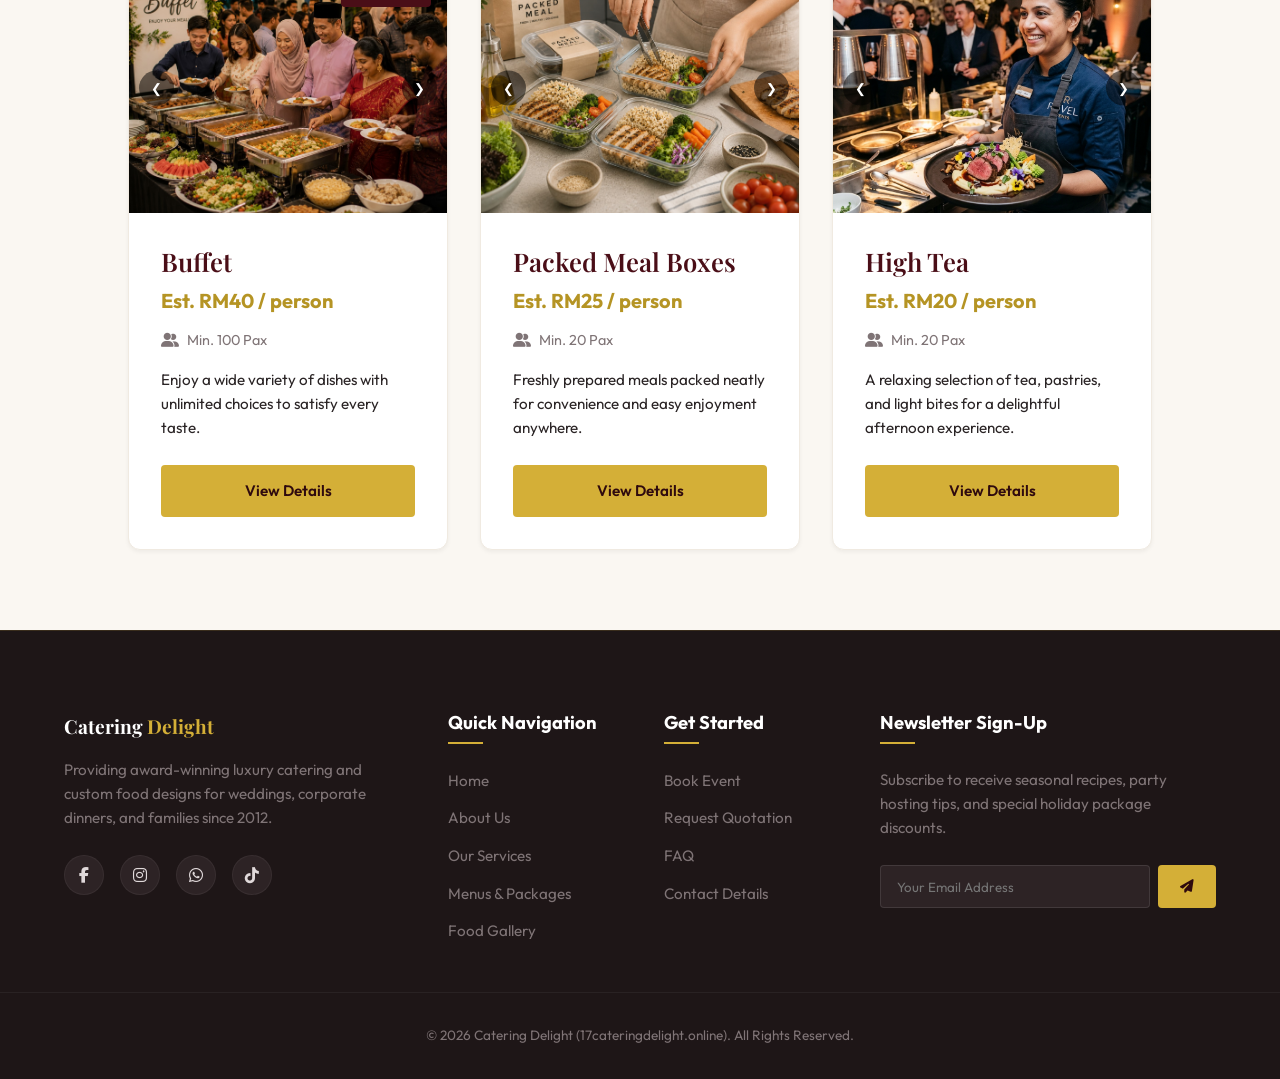
==== commit 0274f5e1: "Update index.html" ====
--- a/index.html
+++ b/index.html
@@ -70,10 +70,6 @@
 
   <!-- Mobile Overlay Navigation -->
   <div class="mobile-nav-overlay" id="mobile-overlay">
-    <div class="mobile-overlay-header">
-      <span class="brand-name">Catering <span class="gold-text">Delight</span></span>
-      <button class="mobile-close-btn" id="mobile-close"><i class="fa-solid fa-xmark"></i></button>
-    </div>
     <ul class="mobile-menu">
       <li><a href="01_homepage.html" class="mobile-link active">Home</a></li>
       <li><a href="02_about_us.html" class="mobile-link">About Us</a></li>
@@ -88,6 +84,7 @@
     </ul>
   </div>
 
+	
   <!-- Main Content Container -->
   <main class="main-content">
 
--- a/index.css
+++ b/index.css
@@ -214,7 +214,7 @@
   justify-content: center;
   font-family: var(--font-body);
   font-weight: 600;
-  padding: 0.75rem 1.25rem;
+  padding: 0.75rem 1.75rem;
   border-radius: var(--radius-sm);
   cursor: pointer;
   transition: all var(--transition-fast);
@@ -368,7 +368,7 @@
   bottom: 0;
   left: 0;
   width: 0;
-  height: 2.5px;
+  height: 2px;
   background-color: var(--gold-main);
   transition: width var(--transition-fast);
 }
@@ -391,6 +391,7 @@
   font-size: 1.5rem;
   cursor: pointer;
 }
+
 
 /* Mobile Overlay Menu */
 .mobile-nav-overlay {
@@ -2101,7 +2102,14 @@
 
 @media screen and (max-width: 1024px) {
 
-  /* Navigation — tablet keeps navbar; mobile handled separately below */
+  /* Navigation */
+  .navbar {
+    display: none;
+  }
+
+  .mobile-nav-toggle {
+    display: block !important;
+  }
 
   h1.page-heading {
     font-size: 2.25rem;
@@ -2253,18 +2261,13 @@
     font-size: 1.85rem;
   }
 
-  /* Mobile only: hide navbar, show hamburger */
   .navbar {
-    display: none !important;
+    display: none;
   }
 
   .mobile-nav-toggle {
-    display: block !important;
-  }
-
-  /* Also hide tablet-specific nav items on mobile */
-  .nav-more-dropdown { display: none !important; }
-  .nav-desktop-only  { display: none !important; }
+    display: block;
+  }
 
   .hero-title {
     font-size: 2.5rem;
@@ -2474,47 +2477,94 @@
     }
 }
 
-/* Desktop: show all links normally, hide tablet dropdown */
-@media screen and (min-width: 1181px) {
-  .nav-more-dropdown { display: none !important; }
-  .nav-desktop-only  { display: list-item; }
-}
-
-/* Tablet / iPad (portrait + landscape) */
-@media screen and (min-width: 769px) and (max-width: 1180px) {
-
-  /* Force navbar visible — overrides the max-width:1024px rule above */
-  .navbar {
-    display: flex !important;
-  }
-
-  .mobile-nav-toggle {
-    display: none !important;
-  }
+/* ===============================
+   MOBILE HAMBURGER MENU FIX
+================================ */
+
+.mobile-nav-toggle {
+    display: none;
+    background: none;
+    border: none;
+    color: grey;
+    font-size: 1.8rem;
+    cursor: pointer;
+}
+
+
+.mobile-nav-overlay {
+    position: fixed;
+    top: var(--header-height, 95px); /* adjust to match your actual header height */
+    left: 0;
+    width: 100%;
+    height: 0;
+    overflow: hidden;
+    background-color: var(--charcoal);
+    z-index: 9999;
+    padding: 0 3rem;
+    transition: height 0.4s ease, padding 0.4s ease;
+}
+
+.mobile-nav-overlay.open {
+    height: calc(100vh - var(--header-height, 95px));
+    padding: 3rem;
+    overflow-y: auto;
+}
+
+
+.mobile-menu {
+    list-style: none;
+    padding: 0;
+    margin-top: 0;
+}
+
+.mobile-link {
+    display: block;
+    color: white;
+    text-decoration: none;
+    font-size: 1.2rem;
+    padding: 0rem 0;
+}
+
+@media (max-width:1024px){
+    .navbar {
+        display: none;
+    }
+    .mobile-nav-toggle {
+        display: block !important;
+    }
+}
+
+
+/* ==========================================================================
+   iPad Landscape — shrink navbar to fit on one line
+   Targets: 1025px–1366px wide AND landscape orientation
+   ========================================================================== */
+@media screen and (min-width: 1025px) and (max-width: 1366px) and (orientation: landscape) {
 
   .header-container {
-    padding: 0.6rem 1%;
+    padding: 0.5rem 1%;
   }
 
   .brand-logo {
-    width: 55px;
-    height: 55px;
+    height: 44px;
+    width: 44px;
   }
 
   .brand-name {
-    font-size: 1.3rem;
+    font-size: 1.2rem;
   }
 
   .nav-menu {
-    gap: 0.5rem;
-    align-items: center;
+    gap: 0.35rem;
   }
 
   .nav-link {
-    font-size: 0.85rem;
-  }
-
-  .header-ctas .btn {
-    padding: 0.6rem 1rem;
-    font-size: 0.85rem;
-  }
+    font-size: 0.78rem;
+    padding: 0.4rem 0;
+  }
+
+  .btn-header-cta {
+    padding: 0.5rem 1rem;
+    font-size: 0.8rem;
+  }
+}
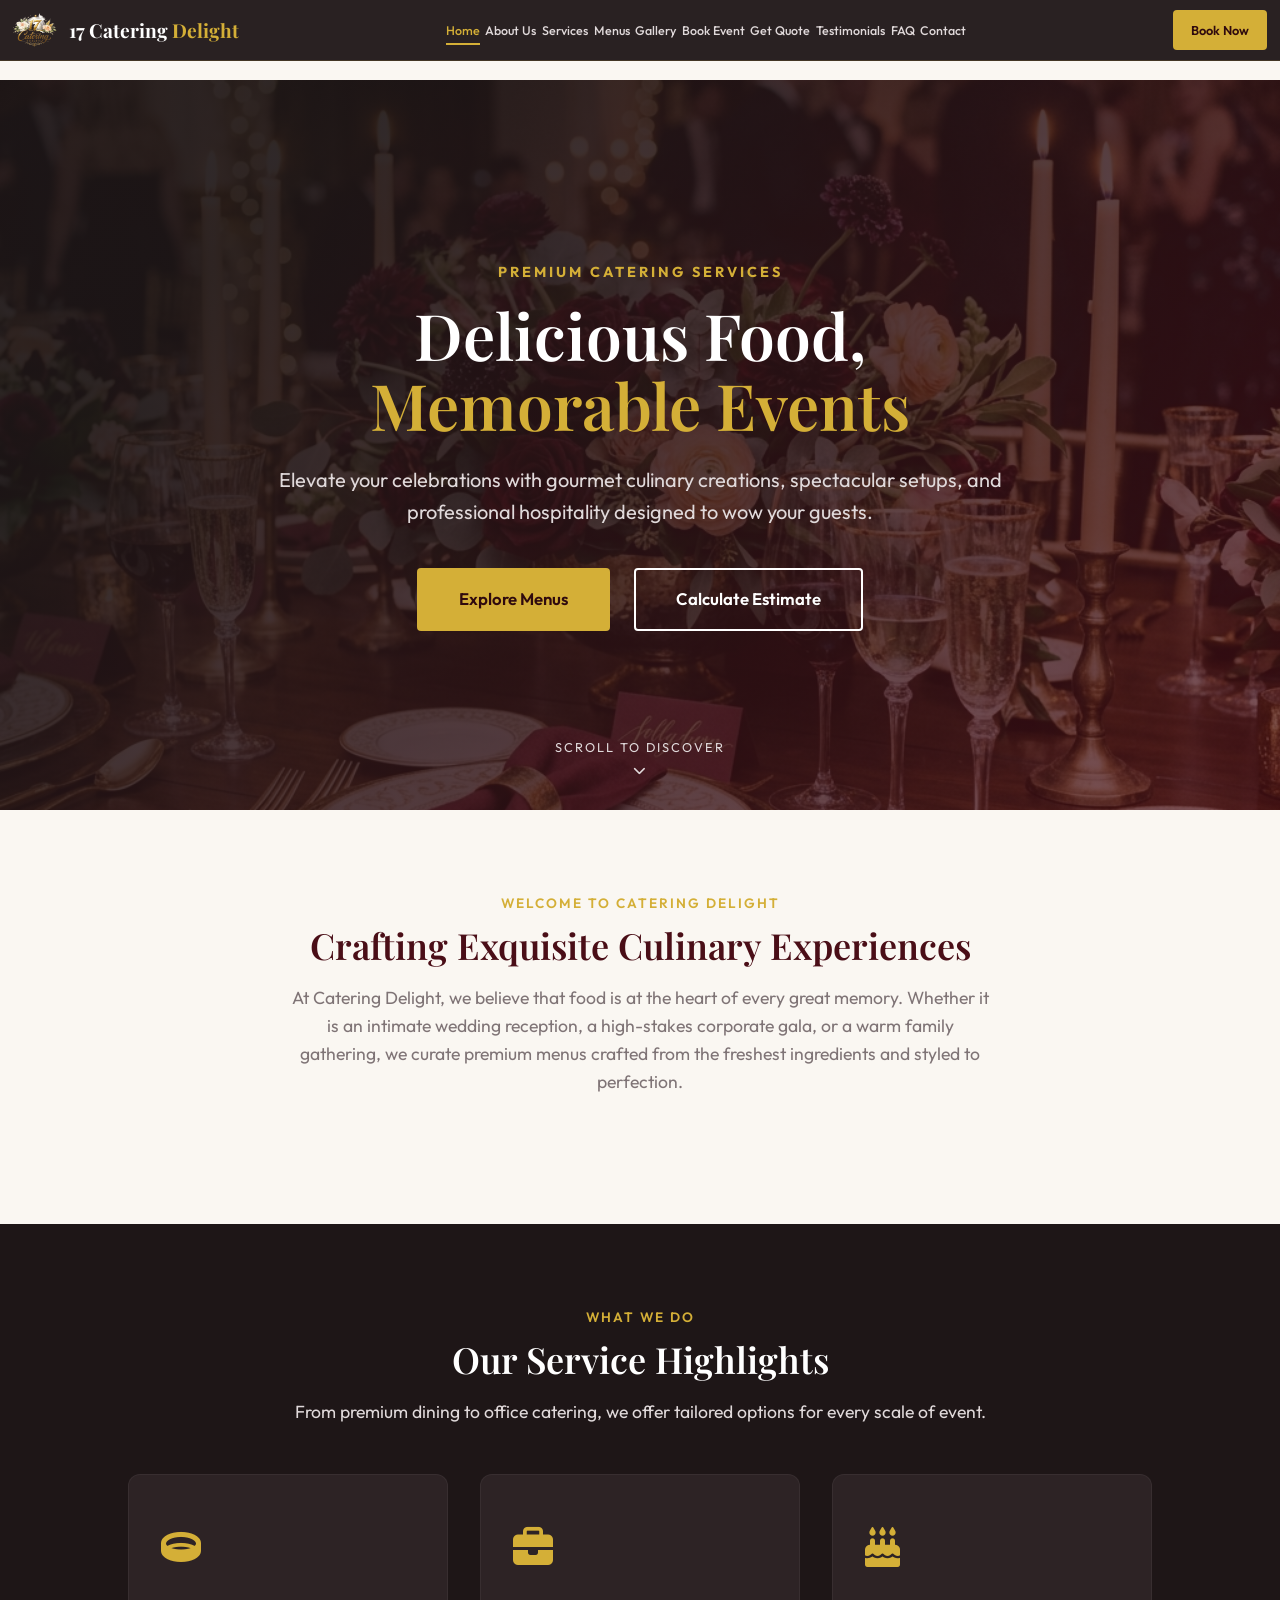
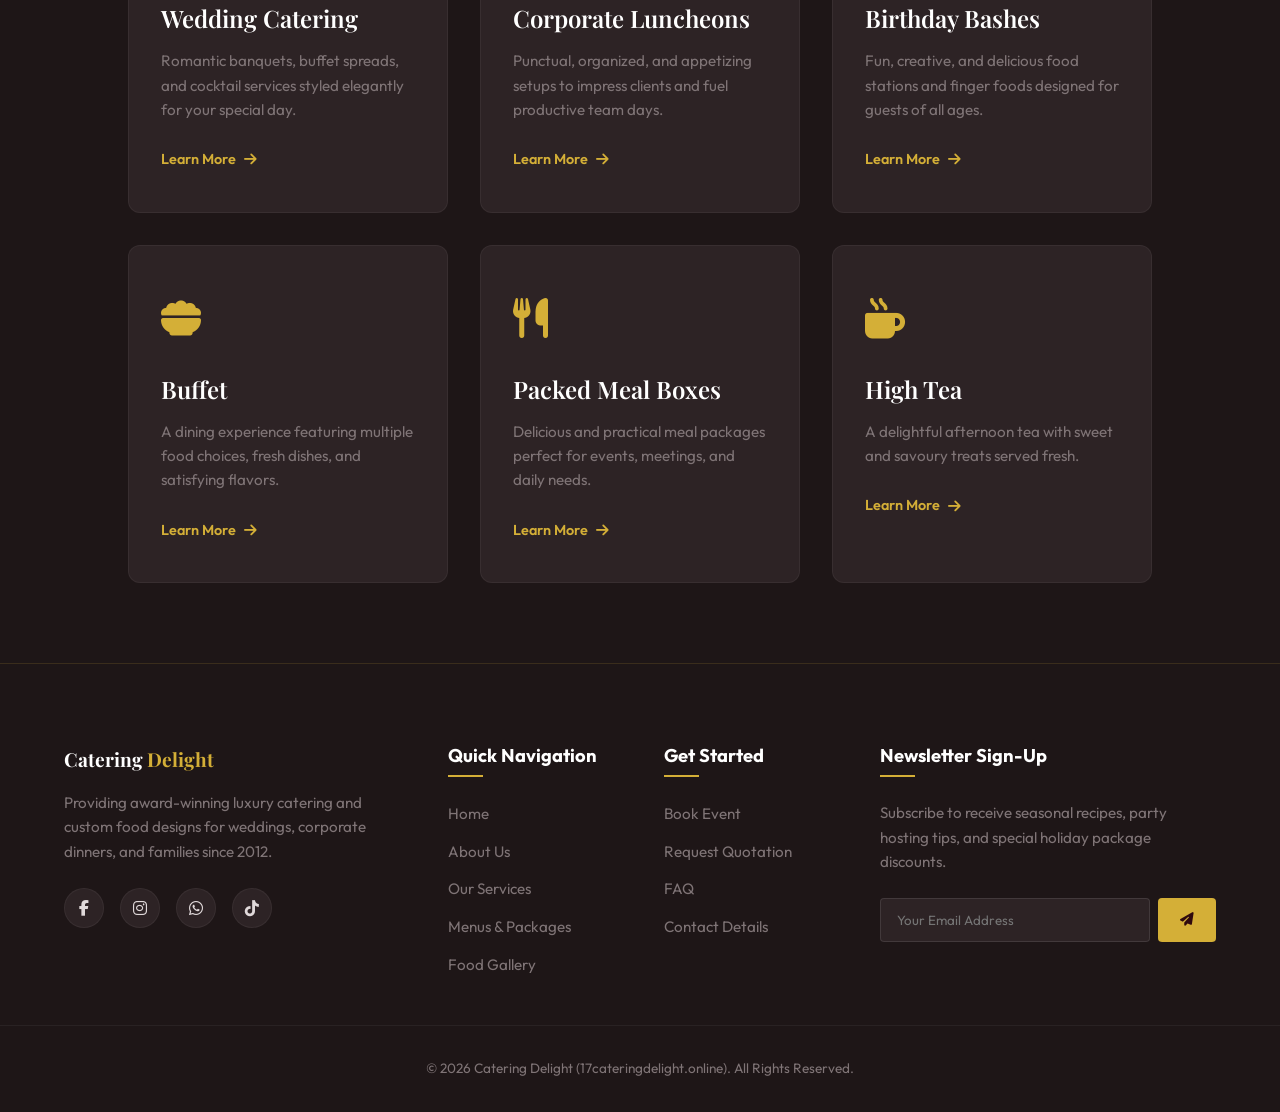
==== commit 1331b005: "Update index.html" ====
--- a/index.html
+++ b/index.html
@@ -172,142 +172,7 @@
         </div>
       </div>
 
-      <!-- Featured Packages Preview -->
-      <div class="section-container home-packages-preview">
-        <div class="text-center max-w-700 margin-auto">
-          <span class="section-sub gold-text">Curated Selections</span>
-          <h2 class="section-title">Popular Catering Packages</h2>
-          <p class="section-desc">Take a look at some of our most-requested dining packages tailored to make planning simple.</p>
-        </div>
-
-        <div class="grid-layout cols-3 gap-2">
-          <!-- Package Preview 1 -->
-          <div class="featured-pack-card">
-            <div class="pack-card-image">
-              <img src="assets/Wedding Catering (People).png"
-     class="slider-image active">
-              <img src="assets/Wedding Catering (Food).png"
-     class="slider-image">
-
-            <button class="img-btn prev-btn">&#10094;</button>
-            <button class="img-btn next-btn">&#10095;</button>
-
-              <div class="pack-badge">Popular</div>
-            </div>
-            <div class="pack-card-content">
-              <h3>Wedding Banquet</h3>
-              <p class="pack-price">Est. RM35 / person</p>
-              <p class="pack-meta"><i class="fa-solid fa-user-group"></i> Min. 50 Pax</p>
-              <p class="pack-short-desc">Elegant four-course plated dining or premium buffet, featuring chef signature dishes and beverage bar.</p>
-              <a href="04_menu_food_packages.html" class="btn btn-gold btn-full btn-pack-view">View Details</a>
-            </div>
-          </div>
-
-          <!-- Package Preview 2 -->
-          <div class="featured-pack-card">
-            <div class="pack-card-image">
-              <img src="assets/Corporate Catering (People).png"
-     class="slider-image active">
-              <img src="assets/Corporate Catering (Food).png"
-     class="slider-image">
-
-            <button class="img-btn prev-btn">&#10094;</button>
-            <button class="img-btn next-btn">&#10095;</button>
-
-            </div>
-            <div class="pack-card-content">
-              <h3>Corporate Lunch</h3>
-              <p class="pack-price">Est. RM25 / person</p>
-              <p class="pack-meta"><i class="fa-solid fa-user-group"></i> Min. 30 Pax</p>
-              <p class="pack-short-desc">Gourmet hot entrees, wraps, salads, and healthy light options designed for executive meetings.</p>
-              <a href="04_menu_food_packages.html" class="btn btn-gold btn-full btn-pack-view">View Details</a>
-            </div>
-          </div>
-
-          <!-- Package Preview 3 -->
-          <div class="featured-pack-card">
-            <div class="pack-card-image">
-              <img src="assets/Birthday Catering (People).png"
-     class="slider-image active">
-              <img src="assets/Birthday Catering (Food).png"
-     class="slider-image">
-
-            <button class="img-btn prev-btn">&#10094;</button>
-            <button class="img-btn next-btn">&#10095;</button>
-
-              <div class="pack-badge">Exclusive</div>
-            </div>
-            <div class="pack-card-content">
-              <h3>Birthday Bashes</h3>
-              <p class="pack-price">Est. RM15 / person</p>
-              <p class="pack-meta"><i class="fa-solid fa-user-group"></i> Min. 40 Pax</p>
-              <p class="pack-short-desc">A premium interactive live chef station experience with carving boards, high-end plating, and desserts.</p>
-              <a href="04_menu_food_packages.html" class="btn btn-gold btn-full btn-pack-view">View Details</a>
-            </div>
-            </div>
-
-            <!-- Package Preview 4 -->
-            <div class="featured-pack-card">
-            <div class="pack-card-image">
-              <div class="pack-card-image">
-              <img src="assets/Buffet (People).png"
-     class="slider-image active">
-              <img src="assets/Buffet (Food).png"
-     class="slider-image">
-
-            <button class="img-btn prev-btn">&#10094;</button>
-            <button class="img-btn next-btn">&#10095;</button>
-            </div>
-            <div class="pack-badge">Popular</div>
-            </div>
-            <div class="pack-card-content">
-              <h3>Buffet</h3>
-              <p class="pack-price">Est. RM40 / person</p>
-              <p class="pack-meta"><i class="fa-solid fa-user-group"></i> Min. 100 Pax</p>
-              <p class="pack-short-desc">Enjoy a wide variety of dishes with unlimited choices to satisfy every taste.</p>
-              <a href="04_menu_food_packages.html" class="btn btn-gold btn-full btn-pack-view">View Details</a>
-            </div>
-          </div>
-
-          <!-- Package Preview 5 -->
-          <div class="featured-pack-card">
-            <div class="pack-card-image">
-              <img src="assets/Packed Meal (People).png"
-     class="slider-image active">
-              <img src="assets/Packed Meal (Food).png"
-     class="slider-image">
-
-            <button class="img-btn prev-btn">&#10094;</button>
-            <button class="img-btn next-btn">&#10095;</button>
-            </div>
-            <div class="pack-card-content">
-              <h3>Packed Meal Boxes</h3>
-              <p class="pack-price">Est. RM25 / person</p>
-              <p class="pack-meta"><i class="fa-solid fa-user-group"></i> Min. 20 Pax</p>
-              <p class="pack-short-desc">Freshly prepared meals packed neatly for convenience and easy enjoyment anywhere.</p>
-              <a href="04_menu_food_packages.html" class="btn btn-gold btn-full btn-pack-view">View Details</a>
-            </div>
-            </div>
-
-            <!-- Package Preview 6 -->
-            <div class="featured-pack-card">
-            <div class="pack-card-image">
-              <img src="assets/High Tea (People).png"
-     class="slider-image active">
-              <img src="assets/High Tea (Food).png"
-     class="slider-image">
-
-            <button class="img-btn prev-btn">&#10094;</button>
-            <button class="img-btn next-btn">&#10095;</button>
-            </div>
-            <div class="pack-card-content">
-              <h3>High Tea</h3>
-              <p class="pack-price">Est. RM20 / person</p>
-              <p class="pack-meta"><i class="fa-solid fa-user-group"></i> Min. 20 Pax</p>
-              <p class="pack-short-desc">A relaxing selection of tea, pastries, and light bites for a delightful afternoon experience.</p>
-              <a href="04_menu_food_packages.html" class="btn btn-gold btn-full btn-pack-view">View Details</a>
-            </div>
-          </div>
+      
         </div>
       </div>
     </section>
